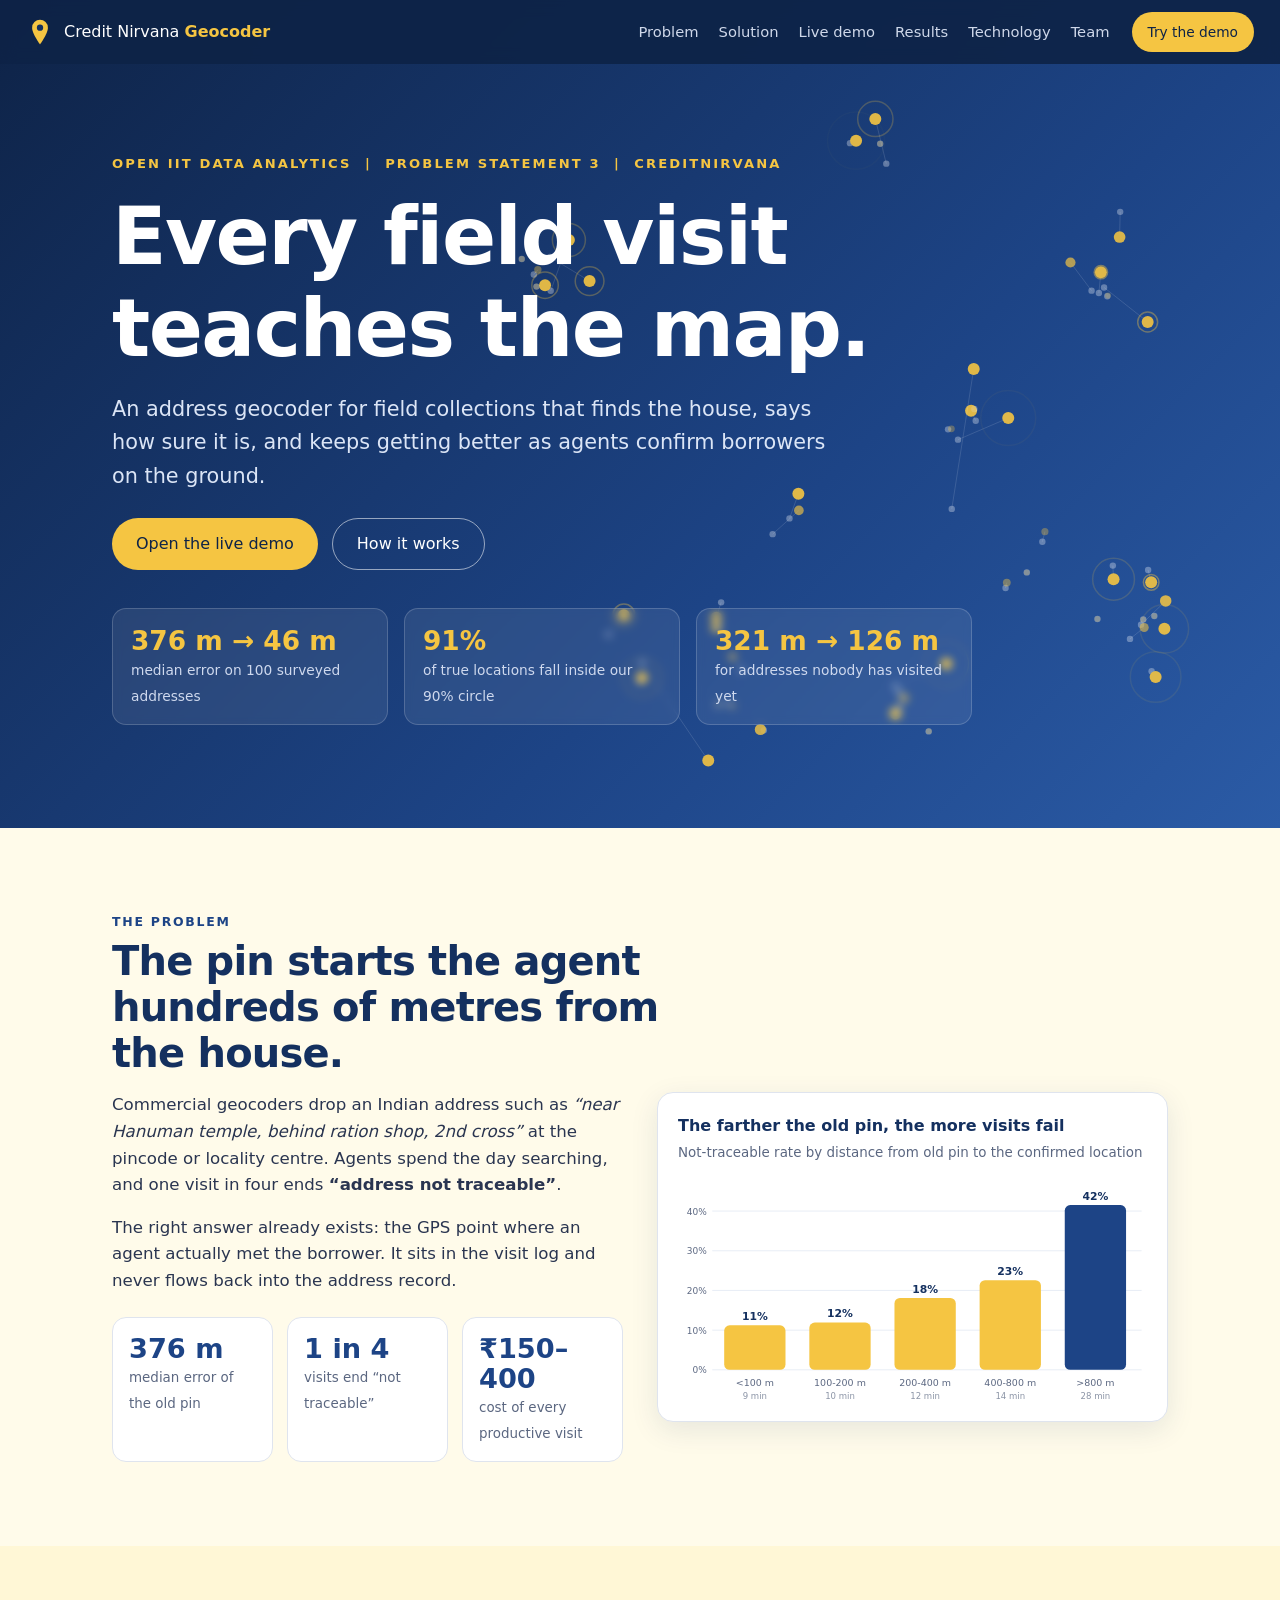
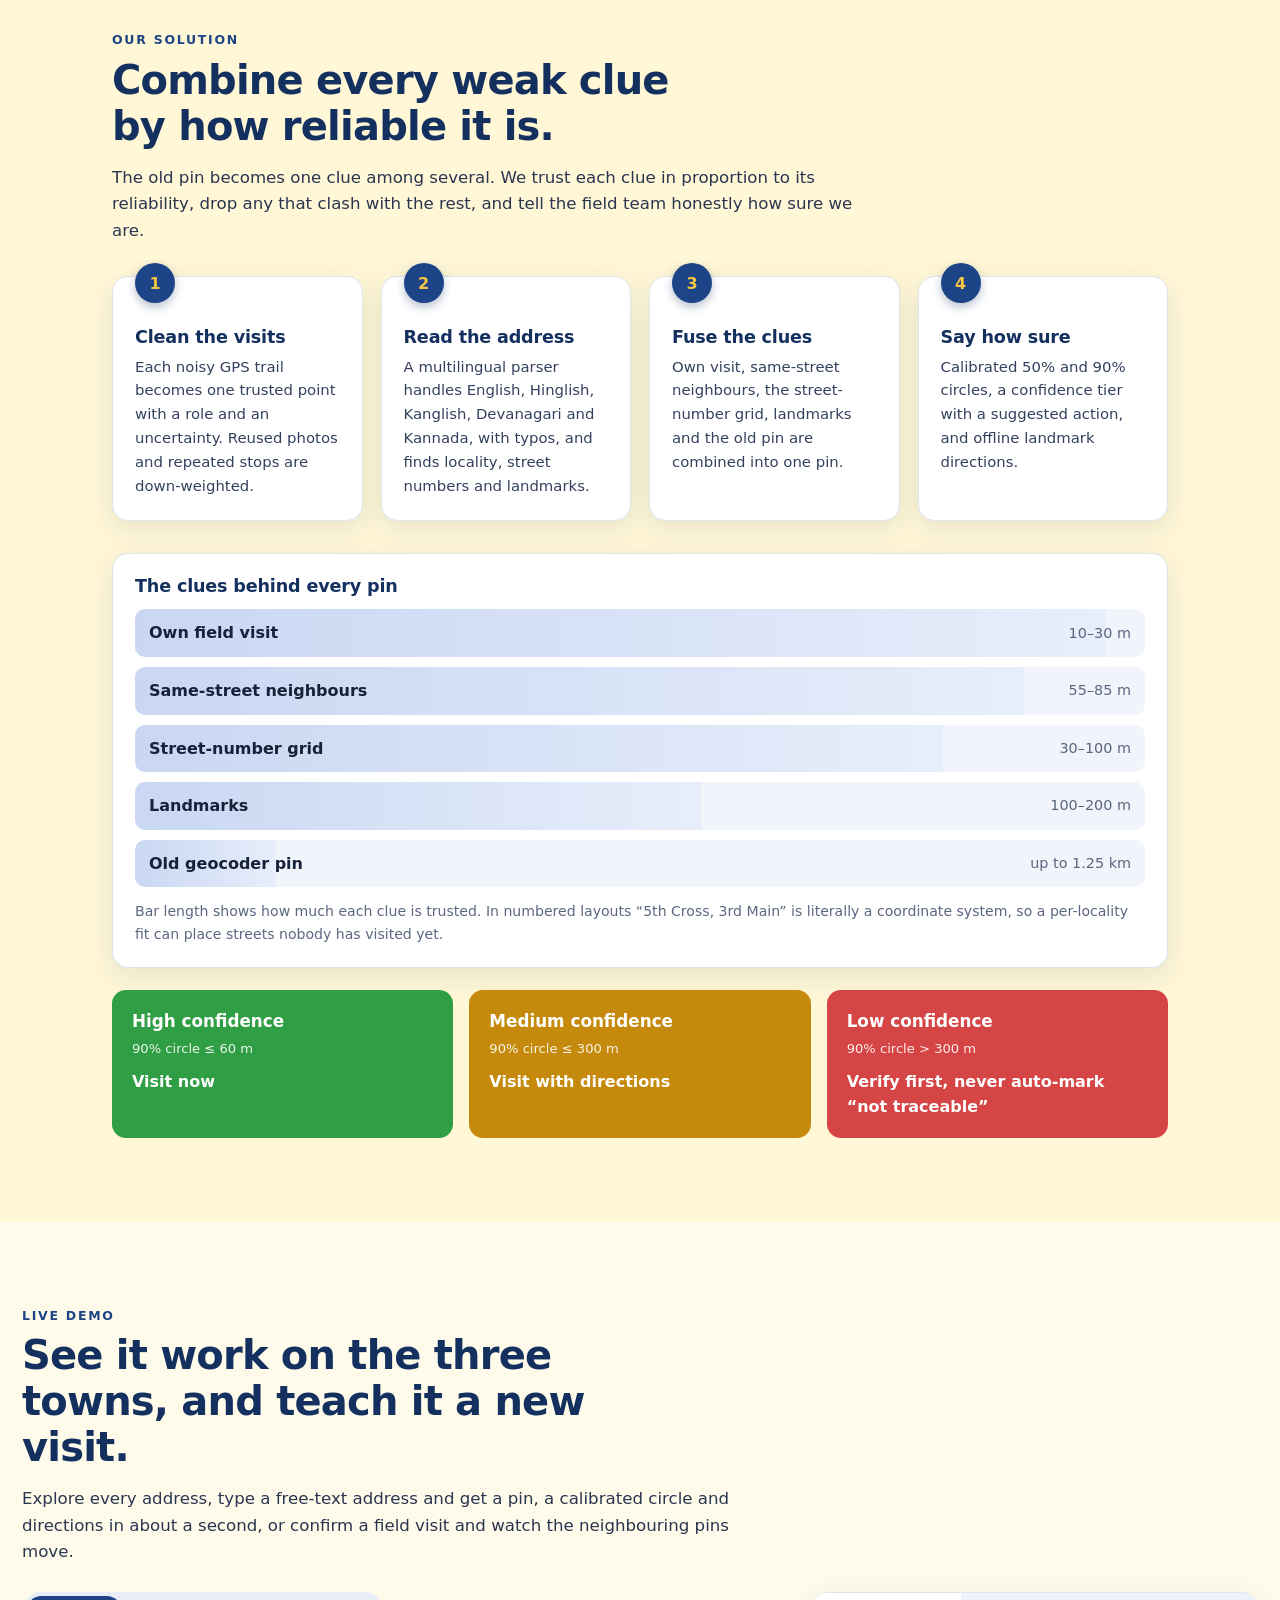
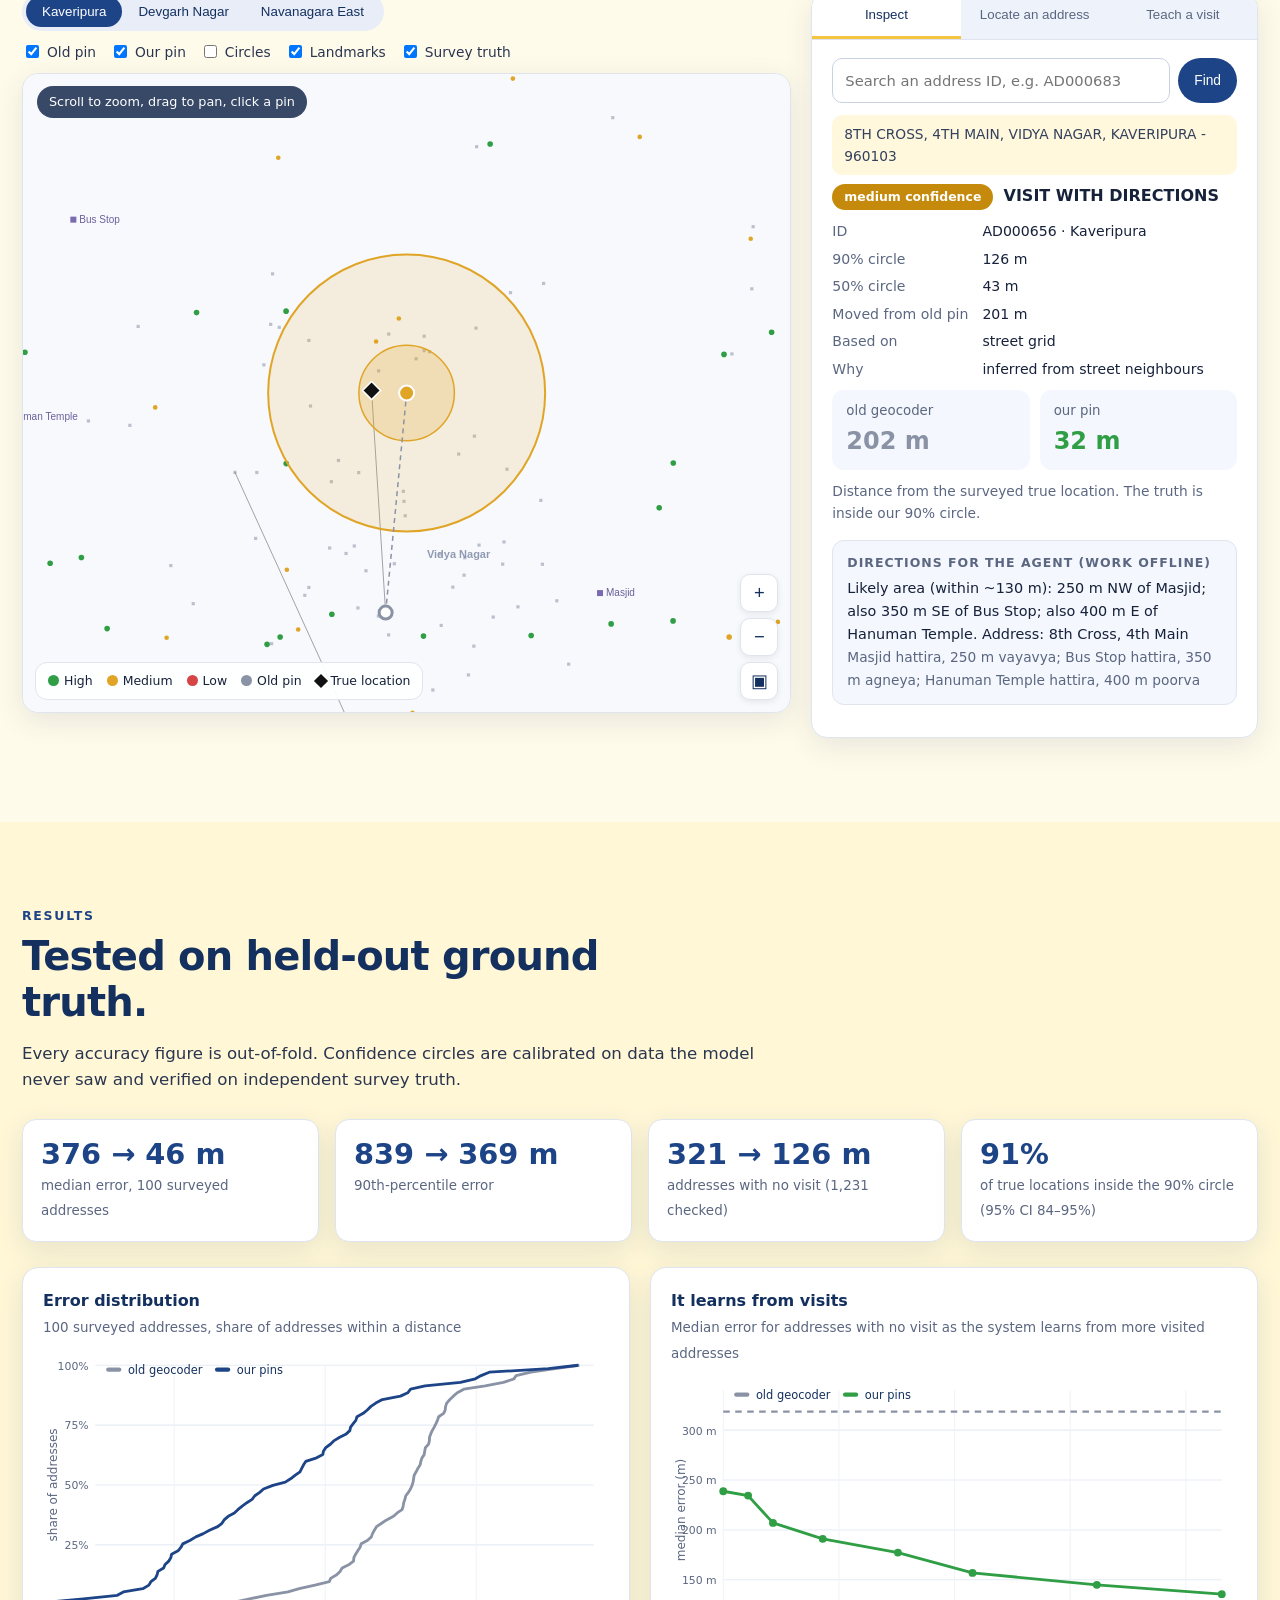
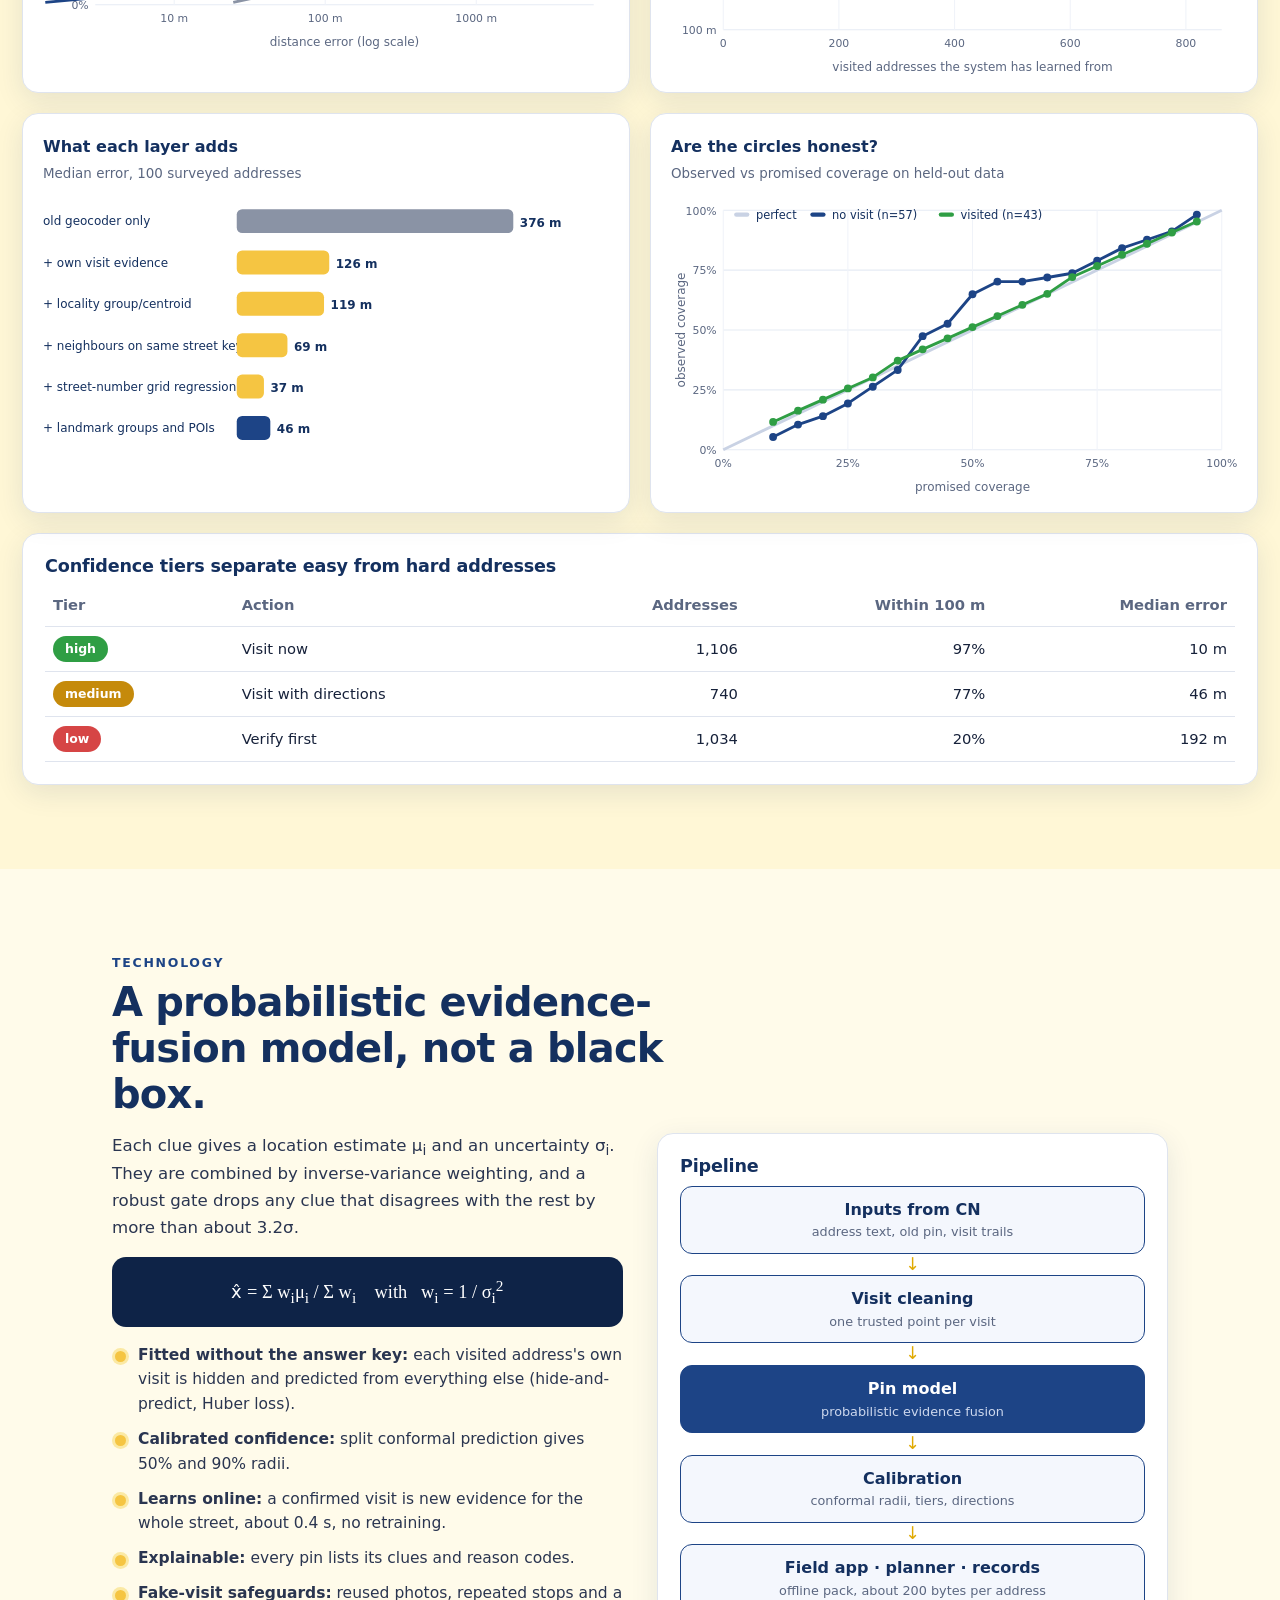
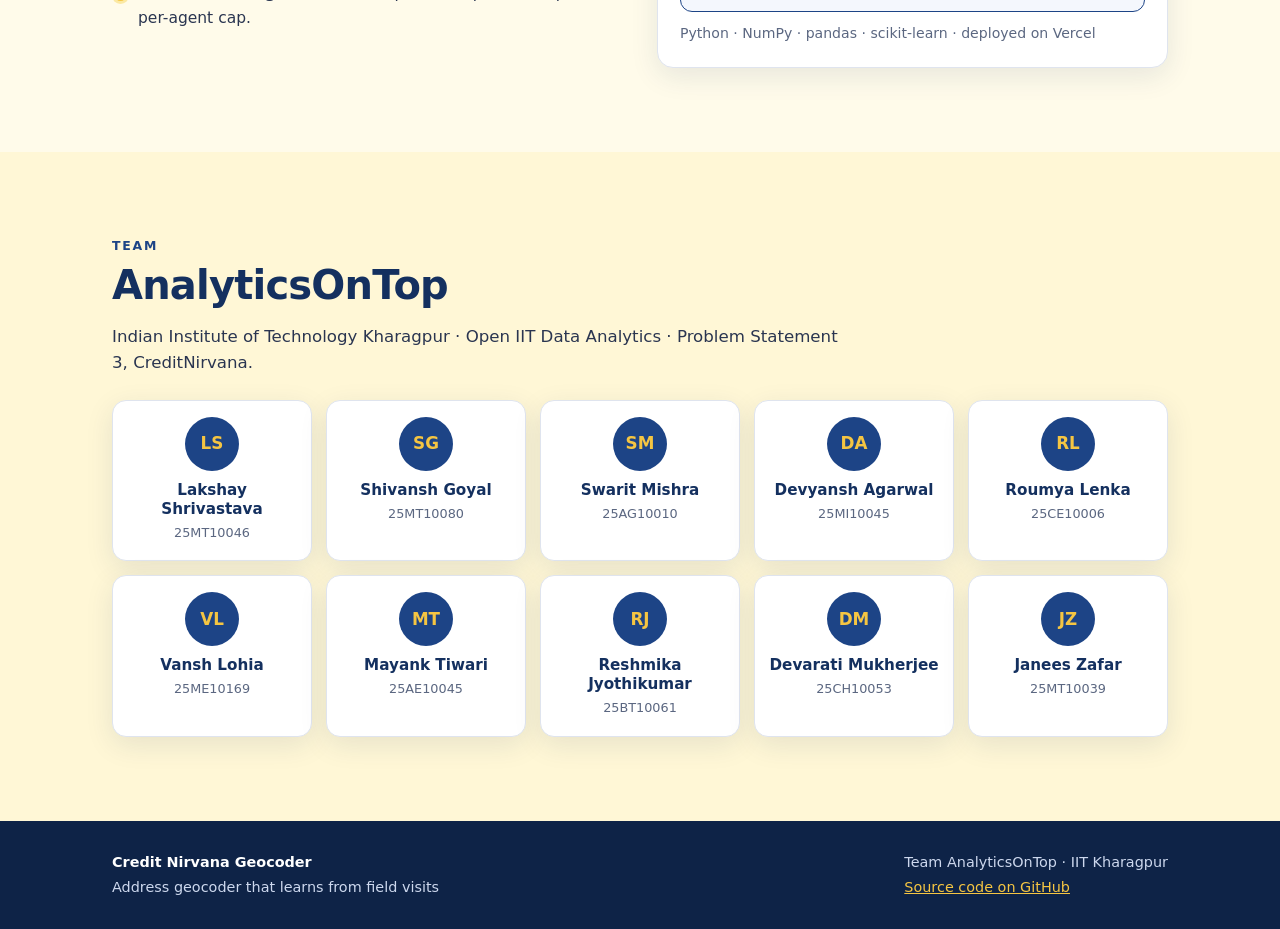
==== web/public/index.html @ 035fd990 "Add live web demo: Vercel-ready front end, serverless API (locate, what-if visit), tests and deploy " ====
<!doctype html>
<html lang="en">
<head>
<meta charset="utf-8">
<meta name="viewport" content="width=device-width,initial-scale=1">
<title>Credit Nirvana Geocoder | Team AnalyticsOnTop</title>
<meta name="description" content="An address geocoder that learns from field visits: calibrated pins, confidence radii and offline directions for field collections.">
<link rel="icon" href="data:image/svg+xml,%3Csvg xmlns='http://www.w3.org/2000/svg' viewBox='0 0 32 32'%3E%3Cpath d='M16 2a9 9 0 0 0-9 9c0 7 9 19 9 19s9-12 9-19a9 9 0 0 0-9-9z' fill='%231d4486'/%3E%3Ccircle cx='16' cy='11' r='3.6' fill='%23f5c542'/%3E%3C/svg%3E">
<link rel="stylesheet" href="styles.css">
</head>
<body>

<header class="nav" id="top">
  <a class="brand" href="#top" aria-label="Credit Nirvana Geocoder">
    <svg viewBox="0 0 32 32" width="28" height="28" aria-hidden="true"><path d="M16 2a9 9 0 0 0-9 9c0 7 9 19 9 19s9-12 9-19a9 9 0 0 0-9-9z" fill="#f5c542"/><circle cx="16" cy="11" r="3.6" fill="#14305f"/></svg>
    <span>Credit Nirvana <b>Geocoder</b></span>
  </a>
  <nav class="links" aria-label="Sections">
    <a href="#problem">Problem</a><a href="#solution">Solution</a><a href="#demo">Live demo</a><a href="#results">Results</a><a href="#tech">Technology</a><a href="#team">Team</a>
  </nav>
  <a class="btn gold small" href="#demo">Try the demo</a>
</header>

<main>
<!-- ============================================================ HERO -->
<section class="hero">
  <canvas id="heroCanvas" aria-hidden="true"></canvas>
  <div class="hero-inner">
    <p class="eyebrow">Open IIT Data Analytics &nbsp;|&nbsp; Problem Statement 3 &nbsp;|&nbsp; CreditNirvana</p>
    <h1>Every field visit<br>teaches the map.</h1>
    <p class="lead">An address geocoder for field collections that finds the house, says how sure it is, and keeps getting better as agents confirm borrowers on the ground.</p>
    <div class="cta">
      <a class="btn gold" href="#demo">Open the live demo</a>
      <a class="btn ghost" href="#solution">How it works</a>
    </div>
    <ul class="kpis" id="heroKpis">
      <li><b>376 m &rarr; 46 m</b><span>median error on 100 surveyed addresses</span></li>
      <li><b>91%</b><span>of true locations fall inside our 90% circle</span></li>
      <li><b>321 m &rarr; 126 m</b><span>for addresses nobody has visited yet</span></li>
    </ul>
  </div>
</section>

<!-- ============================================================ PROBLEM -->
<section id="problem" class="section">
  <div class="wrap">
    <p class="kicker">The problem</p>
    <h2>The pin starts the agent hundreds of metres from the house.</h2>
    <div class="two">
      <div>
        <p class="body">Commercial geocoders drop an Indian address such as <em>&ldquo;near Hanuman temple, behind ration shop, 2nd cross&rdquo;</em> at the pincode or locality centre. Agents spend the day searching, and one visit in four ends <b>&ldquo;address not traceable&rdquo;</b>.</p>
        <p class="body">The right answer already exists: the GPS point where an agent actually met the borrower. It sits in the visit log and never flows back into the address record.</p>
        <div class="stat-row">
          <div class="stat"><b>376 m</b><span>median error of the old pin</span></div>
          <div class="stat"><b>1 in 4</b><span>visits end &ldquo;not traceable&rdquo;</span></div>
          <div class="stat"><b>&#8377;150&ndash;400</b><span>cost of every productive visit</span></div>
        </div>
      </div>
      <figure class="card chart-card">
        <figcaption><b>The farther the old pin, the more visits fail</b><span>Not-traceable rate by distance from old pin to the confirmed location</span></figcaption>
        <div id="chartImpact" class="chart"></div>
      </figure>
    </div>
  </div>
</section>

<!-- ============================================================ SOLUTION -->
<section id="solution" class="section tint">
  <div class="wrap">
    <p class="kicker">Our solution</p>
    <h2>Combine every weak clue by how reliable it is.</h2>
    <p class="body narrow">The old pin becomes one clue among several. We trust each clue in proportion to its reliability, drop any that clash with the rest, and tell the field team honestly how sure we are.</p>

    <div class="steps">
      <article class="card step"><span class="num">1</span><h3>Clean the visits</h3><p>Each noisy GPS trail becomes one trusted point with a role and an uncertainty. Reused photos and repeated stops are down-weighted.</p></article>
      <article class="card step"><span class="num">2</span><h3>Read the address</h3><p>A multilingual parser handles English, Hinglish, Kanglish, Devanagari and Kannada, with typos, and finds locality, street numbers and landmarks.</p></article>
      <article class="card step"><span class="num">3</span><h3>Fuse the clues</h3><p>Own visit, same-street neighbours, the street-number grid, landmarks and the old pin are combined into one pin.</p></article>
      <article class="card step"><span class="num">4</span><h3>Say how sure</h3><p>Calibrated 50% and 90% circles, a confidence tier with a suggested action, and offline landmark directions.</p></article>
    </div>

    <div class="clues card">
      <h3>The clues behind every pin</h3>
      <div class="clue-grid">
        <div class="clue"><i style="--w:96%"></i><b>Own field visit</b><span>10&ndash;30 m</span></div>
        <div class="clue"><i style="--w:88%"></i><b>Same-street neighbours</b><span>55&ndash;85 m</span></div>
        <div class="clue"><i style="--w:80%"></i><b>Street-number grid</b><span>30&ndash;100 m</span></div>
        <div class="clue"><i style="--w:56%"></i><b>Landmarks</b><span>100&ndash;200 m</span></div>
        <div class="clue"><i style="--w:14%"></i><b>Old geocoder pin</b><span>up to 1.25 km</span></div>
      </div>
      <p class="note">Bar length shows how much each clue is trusted. In numbered layouts &ldquo;5th Cross, 3rd Main&rdquo; is literally a coordinate system, so a per-locality fit can place streets nobody has visited yet.</p>
    </div>

    <div class="tiers">
      <div class="tier t-h"><b>High confidence</b><span>90% circle &le; 60 m</span><p>Visit now</p></div>
      <div class="tier t-m"><b>Medium confidence</b><span>90% circle &le; 300 m</span><p>Visit with directions</p></div>
      <div class="tier t-l"><b>Low confidence</b><span>90% circle &gt; 300 m</span><p>Verify first, never auto-mark &ldquo;not traceable&rdquo;</p></div>
    </div>
  </div>
</section>

<!-- ============================================================ LIVE DEMO -->
<section id="demo" class="section">
  <div class="wrap wide">
    <p class="kicker">Live demo</p>
    <h2>See it work on the three towns, and teach it a new visit.</h2>
    <p class="body narrow">Explore every address, type a free-text address and get a pin, a calibrated circle and directions in about a second, or confirm a field visit and watch the neighbouring pins move.</p>

    <div class="demo">
      <div class="map-col">
        <div class="map-bar">
          <div class="seg" id="townTabs" role="tablist" aria-label="Town"></div>
          <div class="toggles">
            <label><input type="checkbox" id="lOld" checked> Old pin</label>
            <label><input type="checkbox" id="lNew" checked> Our pin</label>
            <label><input type="checkbox" id="lCirc"> Circles</label>
            <label><input type="checkbox" id="lLm" checked> Landmarks</label>
            <label><input type="checkbox" id="lTruth" checked> Survey truth</label>
          </div>
        </div>
        <div class="map-wrap">
          <canvas id="map" tabindex="0" aria-label="Interactive map of addresses"></canvas>
          <div class="map-hint" id="mapHint">Scroll to zoom, drag to pan, click a pin</div>
          <div class="legend">
            <span><i class="d g"></i>High</span><span><i class="d a"></i>Medium</span><span><i class="d r"></i>Low</span>
            <span><i class="d o"></i>Old pin</span><span><i class="dm"></i>True location</span>
          </div>
          <div class="mapbtns"><button id="zoomIn" aria-label="Zoom in">+</button><button id="zoomOut" aria-label="Zoom out">&minus;</button><button id="zoomFit" aria-label="Fit to town" title="Fit to town">&#9635;</button></div>
        </div>
      </div>

      <aside class="panel card">
        <div class="tabs" role="tablist">
          <button class="tab on" data-tab="inspect" role="tab">Inspect</button>
          <button class="tab" data-tab="locate" role="tab">Locate an address</button>
          <button class="tab" data-tab="teach" role="tab">Teach a visit</button>
        </div>

        <div class="tabpane on" id="pane-inspect">
          <div class="search"><input id="searchId" type="search" placeholder="Search an address ID, e.g. AD000683" aria-label="Search address ID"><button class="btn small" id="searchGo">Find</button></div>
          <div id="inspectBody"></div>
        </div>

        <div class="tabpane" id="pane-locate">
          <p class="muted">Type any address in the supplied towns. The commercial geocoder would drop it at the locality centre; we do better.</p>
          <label class="field">Town
            <select id="locTown"></select>
          </label>
          <label class="field">Address
            <textarea id="locText" rows="3" maxlength="300" placeholder="e.g. 159/2, 3rd Cross, 8th Main, opposite PDS Shop, Vidya Nagar, Kaveripura - 960104"></textarea>
          </label>
          <div class="chips" id="locExamples"></div>
          <button class="btn gold block" id="locGo">Locate</button>
          <div id="locBody" aria-live="polite"></div>
        </div>

        <div class="tabpane" id="pane-teach">
          <p class="muted">Confirm the borrower at a spot and see every unvisited neighbour on the same street re-estimate, with no retraining.</p>
          <div class="chips" id="teachScenarios"></div>
          <p class="muted small" id="teachPick">Or select an address in <b>Inspect</b>, then click the map to place the visit.</p>
          <button class="btn gold block" id="teachGo" disabled>Log this visit</button>
          <div id="teachBody" aria-live="polite"></div>
        </div>
      </aside>
    </div>
  </div>
</section>

<!-- ============================================================ RESULTS -->
<section id="results" class="section tint">
  <div class="wrap wide">
    <p class="kicker">Results</p>
    <h2>Tested on held-out ground truth.</h2>
    <p class="body narrow">Every accuracy figure is out-of-fold. Confidence circles are calibrated on data the model never saw and verified on independent survey truth.</p>
    <div class="metric-row" id="metricRow"></div>
    <div class="grid2">
      <figure class="card chart-card"><figcaption><b>Error distribution</b><span>100 surveyed addresses, share of addresses within a distance</span></figcaption><div id="chartCdf" class="chart"></div></figure>
      <figure class="card chart-card"><figcaption><b>It learns from visits</b><span>Median error for addresses with no visit as the system learns from more visited addresses</span></figcaption><div id="chartLearn" class="chart"></div></figure>
      <figure class="card chart-card"><figcaption><b>What each layer adds</b><span>Median error, 100 surveyed addresses</span></figcaption><div id="chartAblation" class="chart"></div></figure>
      <figure class="card chart-card"><figcaption><b>Are the circles honest?</b><span>Observed vs promised coverage on held-out data</span></figcaption><div id="chartRel" class="chart"></div></figure>
    </div>
    <div class="card tier-card"><h3>Confidence tiers separate easy from hard addresses</h3><div id="tierTable"></div></div>
  </div>
</section>

<!-- ============================================================ TECHNOLOGY -->
<section id="tech" class="section">
  <div class="wrap">
    <p class="kicker">Technology</p>
    <h2>A probabilistic evidence-fusion model, not a black box.</h2>
    <div class="two">
      <div>
        <p class="body">Each clue gives a location estimate &mu;<sub>i</sub> and an uncertainty &sigma;<sub>i</sub>. They are combined by inverse-variance weighting, and a robust gate drops any clue that disagrees with the rest by more than about 3.2&sigma;.</p>
        <div class="formula" aria-label="Fusion formula">x&#770; = &Sigma; w<sub>i</sub>&mu;<sub>i</sub> / &Sigma; w<sub>i</sub> &nbsp;&nbsp; with &nbsp; w<sub>i</sub> = 1 / &sigma;<sub>i</sub><sup>2</sup></div>
        <ul class="ticks">
          <li><b>Fitted without the answer key:</b> each visited address's own visit is hidden and predicted from everything else (hide-and-predict, Huber loss).</li>
          <li><b>Calibrated confidence:</b> split conformal prediction gives 50% and 90% radii.</li>
          <li><b>Learns online:</b> a confirmed visit is new evidence for the whole street, about 0.4 s, no retraining.</li>
          <li><b>Explainable:</b> every pin lists its clues and reason codes.</li>
          <li><b>Fake-visit safeguards:</b> reused photos, repeated stops and a per-agent cap.</li>
        </ul>
      </div>
      <div class="card pipe">
        <h3>Pipeline</h3>
        <div class="pipeline">
          <div class="pn">Inputs from CN<small>address text, old pin, visit trails</small></div><div class="pa">&darr;</div>
          <div class="pn">Visit cleaning<small>one trusted point per visit</small></div><div class="pa">&darr;</div>
          <div class="pn hl">Pin model<small>probabilistic evidence fusion</small></div><div class="pa">&darr;</div>
          <div class="pn">Calibration<small>conformal radii, tiers, directions</small></div><div class="pa">&darr;</div>
          <div class="pn">Field app &middot; planner &middot; records<small>offline pack, about 200 bytes per address</small></div>
        </div>
        <p class="note">Python &middot; NumPy &middot; pandas &middot; scikit-learn &middot; deployed on Vercel</p>
      </div>
    </div>
  </div>
</section>

<!-- ============================================================ TEAM -->
<section id="team" class="section tint">
  <div class="wrap">
    <p class="kicker">Team</p>
    <h2>AnalyticsOnTop</h2>
    <p class="body narrow">Indian Institute of Technology Kharagpur &middot; Open IIT Data Analytics &middot; Problem Statement 3, CreditNirvana.</p>
    <div class="team" id="teamGrid"></div>
  </div>
</section>
</main>

<footer class="foot">
  <div class="wrap foot-in">
    <div><b>Credit Nirvana Geocoder</b><span>Address geocoder that learns from field visits</span></div>
    <div><span>Team AnalyticsOnTop &middot; IIT Kharagpur</span><a href="https://github.com/Lakshay525/Open-IIT-Data-Analytics" rel="noopener">Source code on GitHub</a></div>
  </div>
</footer>

<script src="app.js" defer></script>
</body>
</html>
---- web/public/styles.css ----
:root{
  --navy:#1d4486;--navy-d:#14305f;--navy-dd:#0e2347;--gold:#f5c542;--gold-d:#e0a900;--cream:#fffbea;--cream-2:#fdf3cf;
  --ink:#16213a;--mute:#5b6781;--line:#dfe4ee;--card:#ffffff;--green:#2f9e44;--amber:#e0a526;--red:#d64545;--orange:#f08c3c;--grey:#8a93a5;
  --radius:16px;--shadow:0 8px 28px rgba(20,48,95,.10);
}
*{box-sizing:border-box}
html{scroll-behavior:smooth;scroll-padding-top:72px}
body{margin:0;font:16px/1.6 "Inter","Segoe UI",system-ui,-apple-system,Roboto,Arial,sans-serif;color:var(--ink);background:var(--cream);-webkit-font-smoothing:antialiased}
h1,h2,h3{line-height:1.15;margin:0;color:var(--navy-d);letter-spacing:-.02em}
h2{font-size:clamp(1.7rem,3.4vw,2.5rem);margin:.25rem 0 1rem;max-width:22ch}
h3{font-size:1.1rem;margin-bottom:.5rem;letter-spacing:-.01em}
p{margin:0 0 1rem}
a{color:var(--navy)}
.muted{color:var(--mute)}.small{font-size:.86rem}
.wrap{max-width:1100px;margin:0 auto;padding:0 22px}.wrap.wide{max-width:1280px}
.section{padding:84px 0}.tint{background:#fff7d6}
.kicker{font-weight:700;text-transform:uppercase;letter-spacing:.14em;font-size:.78rem;color:var(--navy);margin-bottom:.4rem}
.body{color:#2a3550;font-size:1.04rem}.body.narrow{max-width:70ch}
.two{display:grid;grid-template-columns:1fr 1fr;gap:34px;align-items:start}
.grid2{display:grid;grid-template-columns:1fr 1fr;gap:20px}
.card{background:var(--card);border:1px solid var(--line);border-radius:var(--radius);box-shadow:var(--shadow);padding:22px}

/* nav */
.nav{position:fixed;inset:0 0 auto 0;z-index:50;display:flex;align-items:center;gap:22px;padding:12px 26px;background:rgba(14,35,71,.92);backdrop-filter:blur(8px);color:#fff}
.brand{display:flex;align-items:center;gap:10px;color:#fff;text-decoration:none;font-weight:500}
.brand b{color:var(--gold)}
.links{display:flex;gap:20px;margin-left:auto}
.links a{color:#cfd8ea;text-decoration:none;font-size:.92rem}.links a:hover{color:#fff}
.btn{display:inline-flex;align-items:center;justify-content:center;gap:8px;border:0;border-radius:999px;padding:12px 24px;font:600 .95rem/1 inherit;cursor:pointer;text-decoration:none;background:var(--navy);color:#fff;transition:.15s transform,.15s box-shadow,.15s background}
.btn:hover{transform:translateY(-1px);box-shadow:0 6px 18px rgba(20,48,95,.25)}
.btn.gold{background:var(--gold);color:var(--navy-dd)}.btn.gold:hover{background:#ffd45c}
.btn.ghost{background:transparent;color:#fff;border:1.5px solid rgba(255,255,255,.55)}
.btn.small{padding:9px 16px;font-size:.86rem}.btn.block{width:100%}
.btn:disabled{opacity:.45;cursor:not-allowed;transform:none;box-shadow:none}

/* hero */
.hero{position:relative;min-height:92vh;display:flex;align-items:center;background:linear-gradient(135deg,var(--navy-dd),var(--navy) 62%,#2b5ba6);color:#fff;overflow:hidden;padding-top:70px}
#heroCanvas{position:absolute;inset:0;width:100%;height:100%;opacity:.9}
.hero-inner{position:relative;max-width:1100px;margin:0 auto;padding:40px 22px 60px;width:100%}
.eyebrow{font-size:.82rem;letter-spacing:.16em;text-transform:uppercase;color:var(--gold);font-weight:700;margin-bottom:1.1rem}
.hero h1{color:#fff;font-size:clamp(2.6rem,7vw,5rem);margin-bottom:1.1rem}
.lead{font-size:clamp(1.05rem,1.8vw,1.3rem);max-width:56ch;color:#dbe5f6}
.cta{display:flex;gap:14px;flex-wrap:wrap;margin:1.6rem 0 2.4rem}
.kpis{display:grid;grid-template-columns:repeat(3,minmax(0,1fr));gap:16px;list-style:none;padding:0;margin:0;max-width:860px}
.kpis li{background:rgba(255,255,255,.08);border:1px solid rgba(255,255,255,.18);border-radius:14px;padding:16px 18px;backdrop-filter:blur(4px)}
.kpis b{display:block;font-size:1.65rem;color:var(--gold);line-height:1.2}
.kpis span{font-size:.86rem;color:#cfd9ee}

/* problem */
.stat-row{display:grid;grid-template-columns:repeat(3,1fr);gap:14px;margin-top:1.4rem}
.stat{background:#fff;border:1px solid var(--line);border-radius:14px;padding:16px}
.stat b{display:block;font-size:1.7rem;color:var(--navy);line-height:1.1}.stat span{font-size:.84rem;color:var(--mute)}
.chart-card{padding:20px 20px 12px;margin:0}
.chart-card figcaption b{display:block;color:var(--navy-d)}.chart-card figcaption span{font-size:.84rem;color:var(--mute)}
.chart{margin-top:10px}.chart svg{width:100%;height:auto;display:block}

/* solution */
.steps{display:grid;grid-template-columns:repeat(4,1fr);gap:18px;margin:2rem 0}
.step{position:relative;padding-top:50px}.step p{font-size:.93rem;color:#33405e;margin:0}
.num{position:absolute;top:-14px;left:22px;width:40px;height:40px;border-radius:50%;background:var(--navy);color:var(--gold);display:grid;place-items:center;font-weight:800;box-shadow:0 4px 10px rgba(20,48,95,.3)}
.clues{margin-bottom:22px}
.clue-grid{display:grid;gap:10px;margin:.8rem 0}
.clue{position:relative;display:flex;justify-content:space-between;align-items:center;padding:11px 14px;border-radius:10px;background:#f1f4fa;overflow:hidden}
.clue i{position:absolute;inset:0 auto 0 0;width:var(--w);background:linear-gradient(90deg,#c9d7f2,#e7eefb)}
.clue b,.clue span{position:relative}.clue span{color:var(--mute);font-size:.9rem}
.note{font-size:.88rem;color:var(--mute);margin:.4rem 0 0}
.tiers{display:grid;grid-template-columns:repeat(3,1fr);gap:16px}
.tier{border-radius:14px;padding:18px 20px;color:#fff}
.tier b{display:block;font-size:1.05rem}.tier span{font-size:.82rem;opacity:.9}.tier p{margin:.5rem 0 0;font-weight:600}
.t-h{background:var(--green)}.t-m{background:#c58a0b}.t-l{background:var(--red)}

/* demo */
.demo{display:grid;grid-template-columns:minmax(0,1.55fr) minmax(340px,.9fr);gap:20px;margin-top:1.6rem;align-items:start}
.map-bar{display:flex;flex-wrap:wrap;gap:10px 18px;align-items:center;justify-content:space-between;margin-bottom:10px}
.seg{display:inline-flex;background:#e8edf8;border-radius:999px;padding:4px}
.seg button{border:0;background:transparent;padding:8px 16px;border-radius:999px;font:600 .88rem inherit;color:var(--navy-d);cursor:pointer}
.seg button.on{background:var(--navy);color:#fff}
.toggles{display:flex;flex-wrap:wrap;gap:6px 14px;font-size:.86rem;color:#2a3550}.toggles label{display:flex;align-items:center;gap:5px;cursor:pointer}
.map-wrap{position:relative;border-radius:var(--radius);overflow:hidden;border:1px solid var(--line);box-shadow:var(--shadow);background:#fbfcff;height:640px}
#map{display:block;width:100%;height:100%;cursor:grab;outline:none}
.map-hint{position:absolute;left:14px;top:12px;background:rgba(14,35,71,.82);color:#fff;font-size:.8rem;padding:6px 12px;border-radius:999px;pointer-events:none}
.legend{position:absolute;left:12px;bottom:12px;display:flex;flex-wrap:wrap;gap:6px 14px;background:rgba(255,255,255,.94);border:1px solid var(--line);border-radius:12px;padding:8px 12px;font-size:.78rem}
.legend span{display:flex;align-items:center;gap:5px}
.d{display:inline-block;width:11px;height:11px;border-radius:50%}.d.g{background:var(--green)}.d.a{background:var(--amber)}.d.r{background:var(--red)}.d.o{background:var(--grey)}
.dm{display:inline-block;width:10px;height:10px;background:#111;transform:rotate(45deg)}
.mapbtns{position:absolute;right:12px;bottom:12px;display:flex;flex-direction:column;gap:6px}
.mapbtns button{width:38px;height:38px;border-radius:10px;border:1px solid var(--line);background:#fff;font-size:1.15rem;cursor:pointer;color:var(--navy-d);box-shadow:0 2px 6px rgba(0,0,0,.08)}
.mapbtns button:hover{background:#eef3fc}
.panel{padding:0;overflow:hidden;position:sticky;top:76px;max-height:calc(100vh - 92px);display:flex;flex-direction:column}
.tabs{display:flex;background:#eef2fa;border-bottom:1px solid var(--line)}
.tab{flex:1;border:0;background:transparent;padding:14px 8px;font:700 .86rem inherit;color:var(--mute);cursor:pointer;border-bottom:3px solid transparent}
.tab.on{color:var(--navy-d);background:#fff;border-bottom-color:var(--gold)}
.tabpane{display:none;padding:18px 20px 22px;overflow:auto}.tabpane.on{display:block}
.search{display:flex;gap:8px;margin-bottom:12px}
input[type=search],select,textarea{width:100%;font:inherit;font-size:.92rem;padding:10px 12px;border:1px solid #c9d2e4;border-radius:10px;background:#fff;color:var(--ink)}
textarea{resize:vertical}
input:focus,select:focus,textarea:focus{outline:2px solid var(--gold);border-color:var(--navy)}
.field{display:block;font-weight:600;font-size:.85rem;margin-bottom:10px;color:var(--navy-d)}.field select,.field textarea{margin-top:5px;font-weight:400}
.chips{display:flex;flex-wrap:wrap;gap:6px;margin:6px 0 12px}
.chip{border:1px solid #c9d2e4;background:#fff;border-radius:12px;padding:7px 12px;font:600 .78rem inherit;color:var(--navy-d);cursor:pointer;text-align:left;max-width:100%;overflow:hidden;text-overflow:ellipsis;white-space:nowrap}
.chip:hover{background:var(--cream-2);border-color:var(--gold-d)}.chip small{display:block;font-weight:400;color:var(--mute);font-size:.72rem}
.pill{display:inline-block;padding:3px 12px;border-radius:999px;color:#fff;font-size:.78rem;font-weight:700}
.pill.high{background:var(--green)}.pill.medium{background:#c58a0b}.pill.low{background:var(--red)}
.kv{display:grid;grid-template-columns:auto 1fr;gap:5px 14px;font-size:.88rem;margin:10px 0}.kv span:nth-child(odd){color:var(--mute)}
.box{background:#f4f7fd;border:1px solid var(--line);border-radius:12px;padding:12px 14px;margin:10px 0;font-size:.9rem}
.box h4{margin:0 0 4px;font-size:.78rem;text-transform:uppercase;letter-spacing:.08em;color:var(--mute)}
.compare{display:grid;grid-template-columns:1fr 1fr;gap:10px;margin:10px 0}
.compare div{border-radius:12px;padding:10px 14px;background:#f4f7fd}.compare small{display:block;color:var(--mute)}.compare b{font-size:1.5rem}
.compare .old b{color:var(--grey)}.compare .new b{color:var(--green)}
.addr{font-size:.86rem;color:#33405e;background:#fff8dc;border-radius:10px;padding:8px 12px;margin:8px 0;word-break:break-word}
.tbl{width:100%;border-collapse:collapse;font-size:.82rem}.tbl th,.tbl td{padding:6px 6px;text-align:right;border-bottom:1px solid var(--line)}.tbl th:first-child,.tbl td:first-child{text-align:left}
.tbl th{color:var(--mute);font-weight:600}
.err{color:var(--red);font-size:.9rem;background:#fdecec;border-radius:10px;padding:10px 12px;margin-top:10px}
.spin{display:inline-block;width:15px;height:15px;border:2.5px solid rgba(20,48,95,.25);border-top-color:var(--navy);border-radius:50%;animation:sp .7s linear infinite;vertical-align:-2px;margin-right:8px}
@keyframes sp{to{transform:rotate(360deg)}}

/* results */
.metric-row{display:grid;grid-template-columns:repeat(4,1fr);gap:16px;margin:1.6rem 0}
.metric{background:#fff;border:1px solid var(--line);border-radius:14px;padding:18px;box-shadow:var(--shadow)}
.metric b{display:block;font-size:1.8rem;color:var(--navy);line-height:1.15}.metric span{font-size:.84rem;color:var(--mute)}
.tier-card{margin-top:20px}
.tier-card .tbl td,.tier-card .tbl th{font-size:.92rem;padding:9px 8px}
.chart text{font-family:inherit}

/* technology */
.formula{background:var(--navy-dd);color:#fff;border-radius:14px;padding:18px 22px;font:500 1.15rem/1.4 "Cambria Math","Times New Roman",serif;margin:1rem 0;text-align:center}
.ticks{padding:0;list-style:none}.ticks li{position:relative;padding:0 0 10px 26px;color:#2a3550;font-size:.97rem}
.ticks li:before{content:"";position:absolute;left:3px;top:.55em;width:11px;height:11px;border-radius:50%;background:var(--gold);box-shadow:0 0 0 3px #fbe9a4}
.pipeline{display:flex;flex-direction:column;align-items:stretch;gap:2px;margin:.6rem 0}
.pn{border:1.5px solid var(--navy);border-radius:12px;padding:10px 14px;text-align:center;font-weight:700;color:var(--navy-d);background:#f4f7fd}
.pn small{display:block;font-weight:400;color:var(--mute);font-size:.8rem}
.pn.hl{background:var(--navy);color:#fff}.pn.hl small{color:#cdd8ee}
.pa{text-align:center;color:var(--gold-d);font-size:1.1rem;line-height:1}

/* team */
.team{display:grid;grid-template-columns:repeat(5,1fr);gap:14px;margin-top:1.4rem}
.member{background:#fff;border:1px solid var(--line);border-radius:14px;padding:16px 14px;text-align:center;box-shadow:var(--shadow)}
.avatar{width:54px;height:54px;border-radius:50%;margin:0 auto 10px;background:var(--navy);color:var(--gold);display:grid;place-items:center;font-weight:800;font-size:1.05rem}
.member b{display:block;color:var(--navy-d);font-size:.95rem;line-height:1.25}.member span{font-size:.8rem;color:var(--mute)}

.foot{background:var(--navy-dd);color:#cdd8ee;padding:30px 0;font-size:.9rem}
.foot-in{display:flex;justify-content:space-between;flex-wrap:wrap;gap:18px}.foot-in div{display:flex;flex-direction:column;gap:2px}.foot b{color:#fff}.foot a{color:var(--gold)}

@media (max-width:1000px){
  .two,.grid2,.demo{grid-template-columns:1fr}.steps{grid-template-columns:1fr 1fr}.metric-row{grid-template-columns:1fr 1fr}
  .team{grid-template-columns:repeat(3,1fr)}.panel{position:static;max-height:none}.links{display:none}.nav{justify-content:space-between}
  .map-wrap{height:520px}
}
@media (max-width:520px){.nav{padding:10px 14px;gap:10px}.brand span{font-size:.82rem}.btn.small{padding:8px 12px}}
@media (max-width:600px){
  .kpis,.stat-row,.tiers,.steps{grid-template-columns:1fr}.team{grid-template-columns:1fr 1fr}.metric-row{grid-template-columns:1fr}.section{padding:60px 0}
}
@media (prefers-reduced-motion:reduce){html{scroll-behavior:auto}.btn,.spin{transition:none;animation:none}}
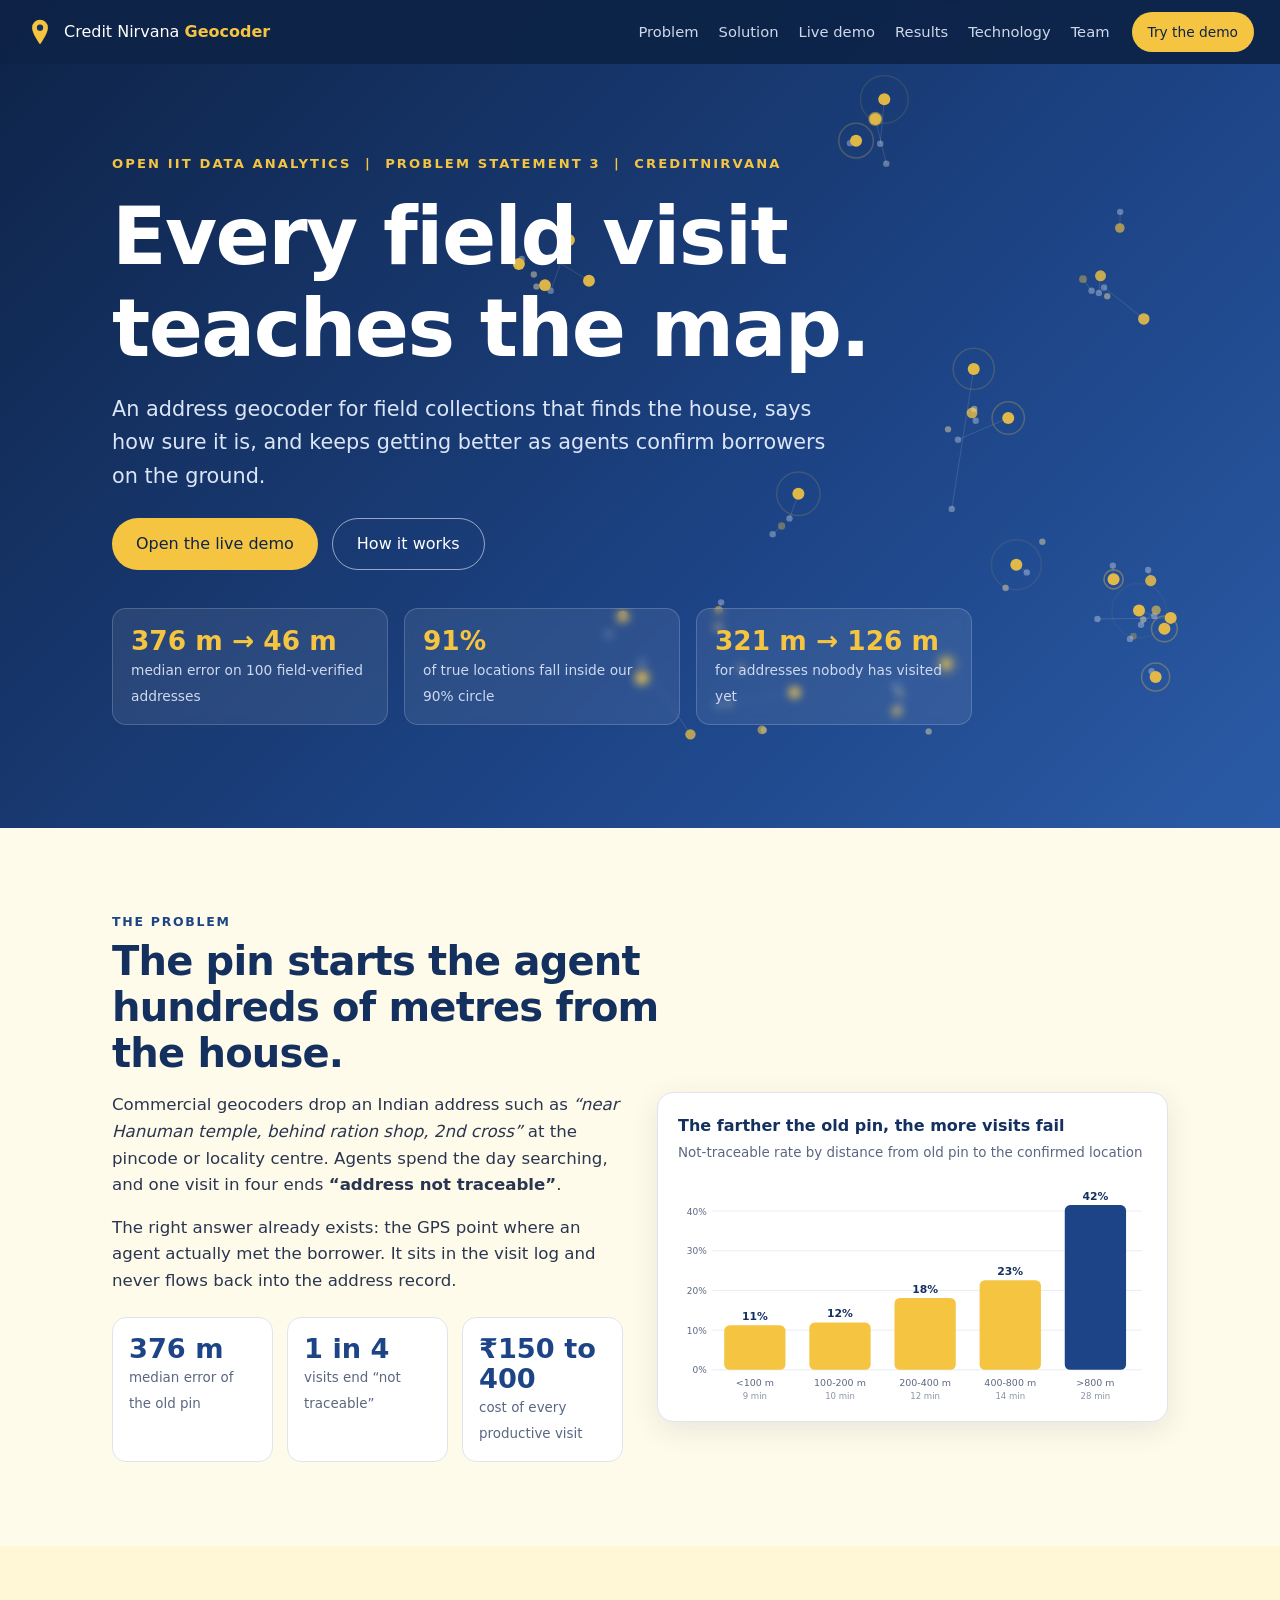
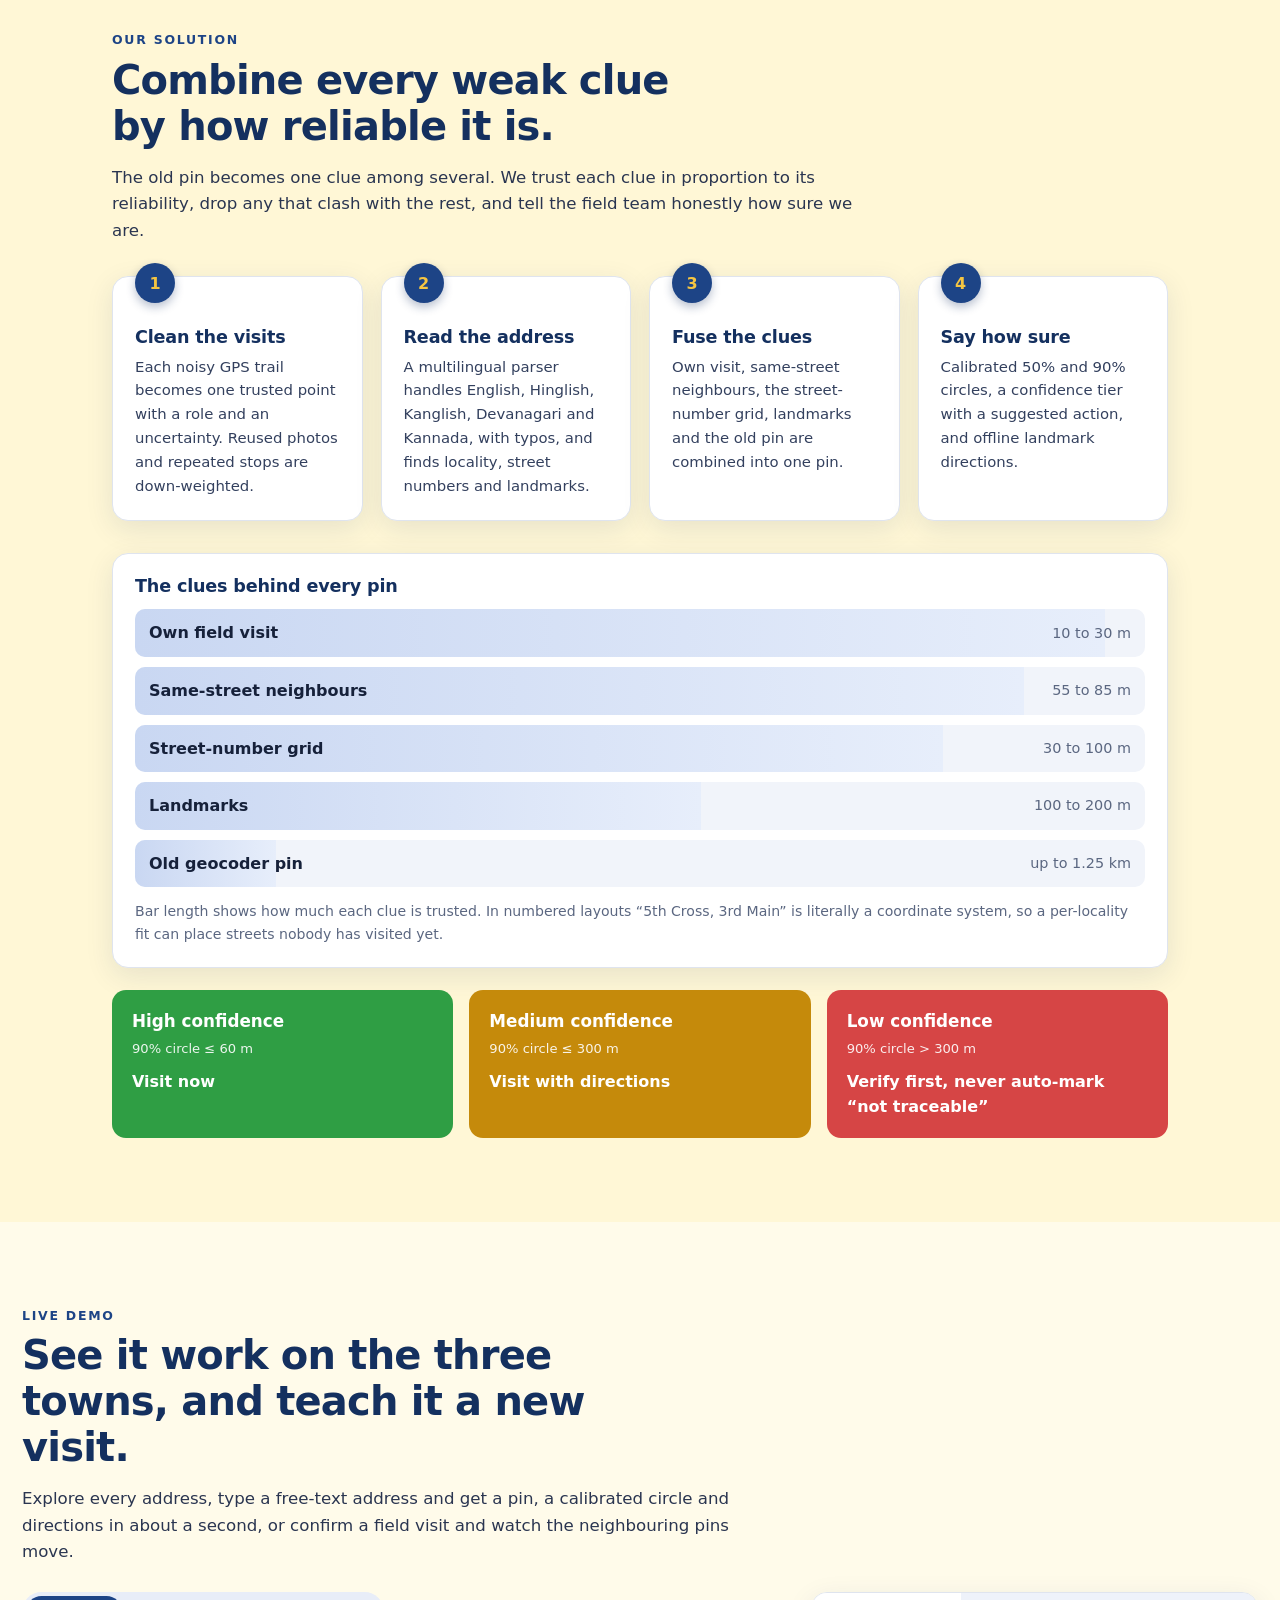
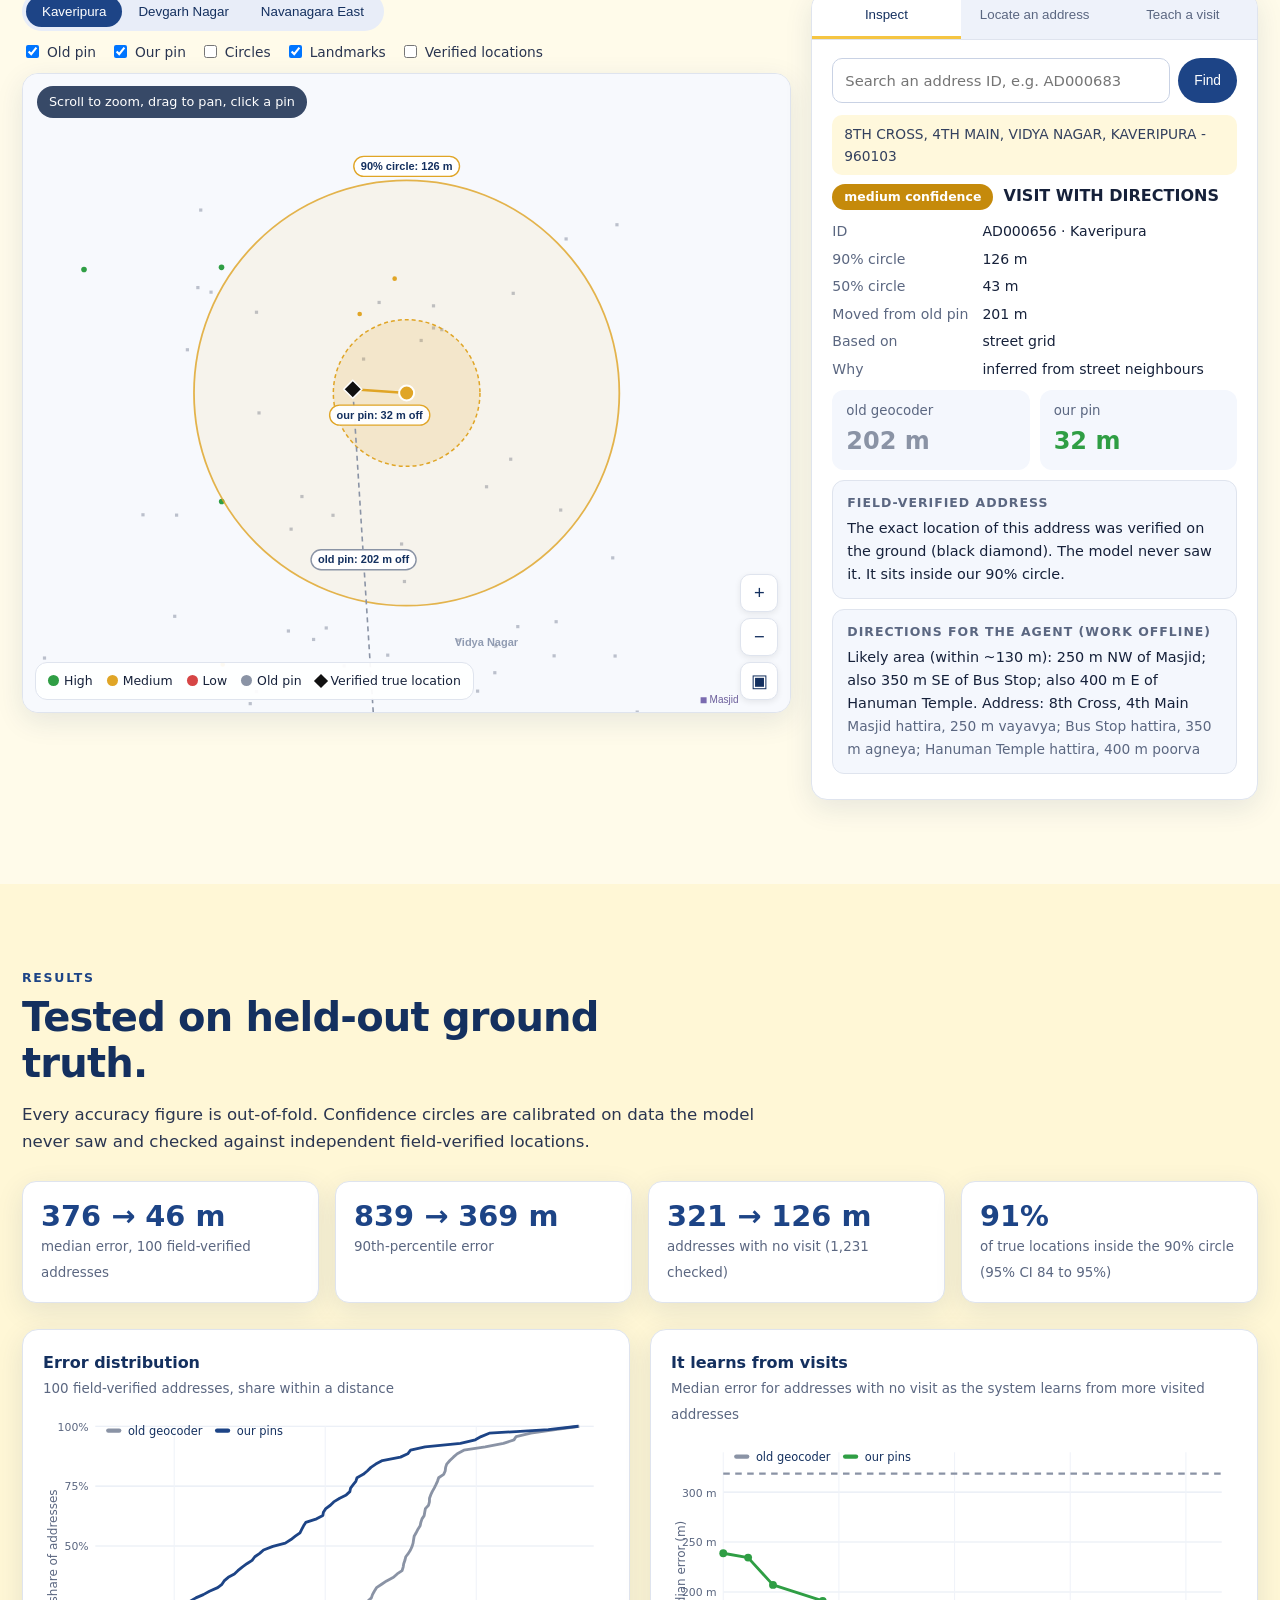
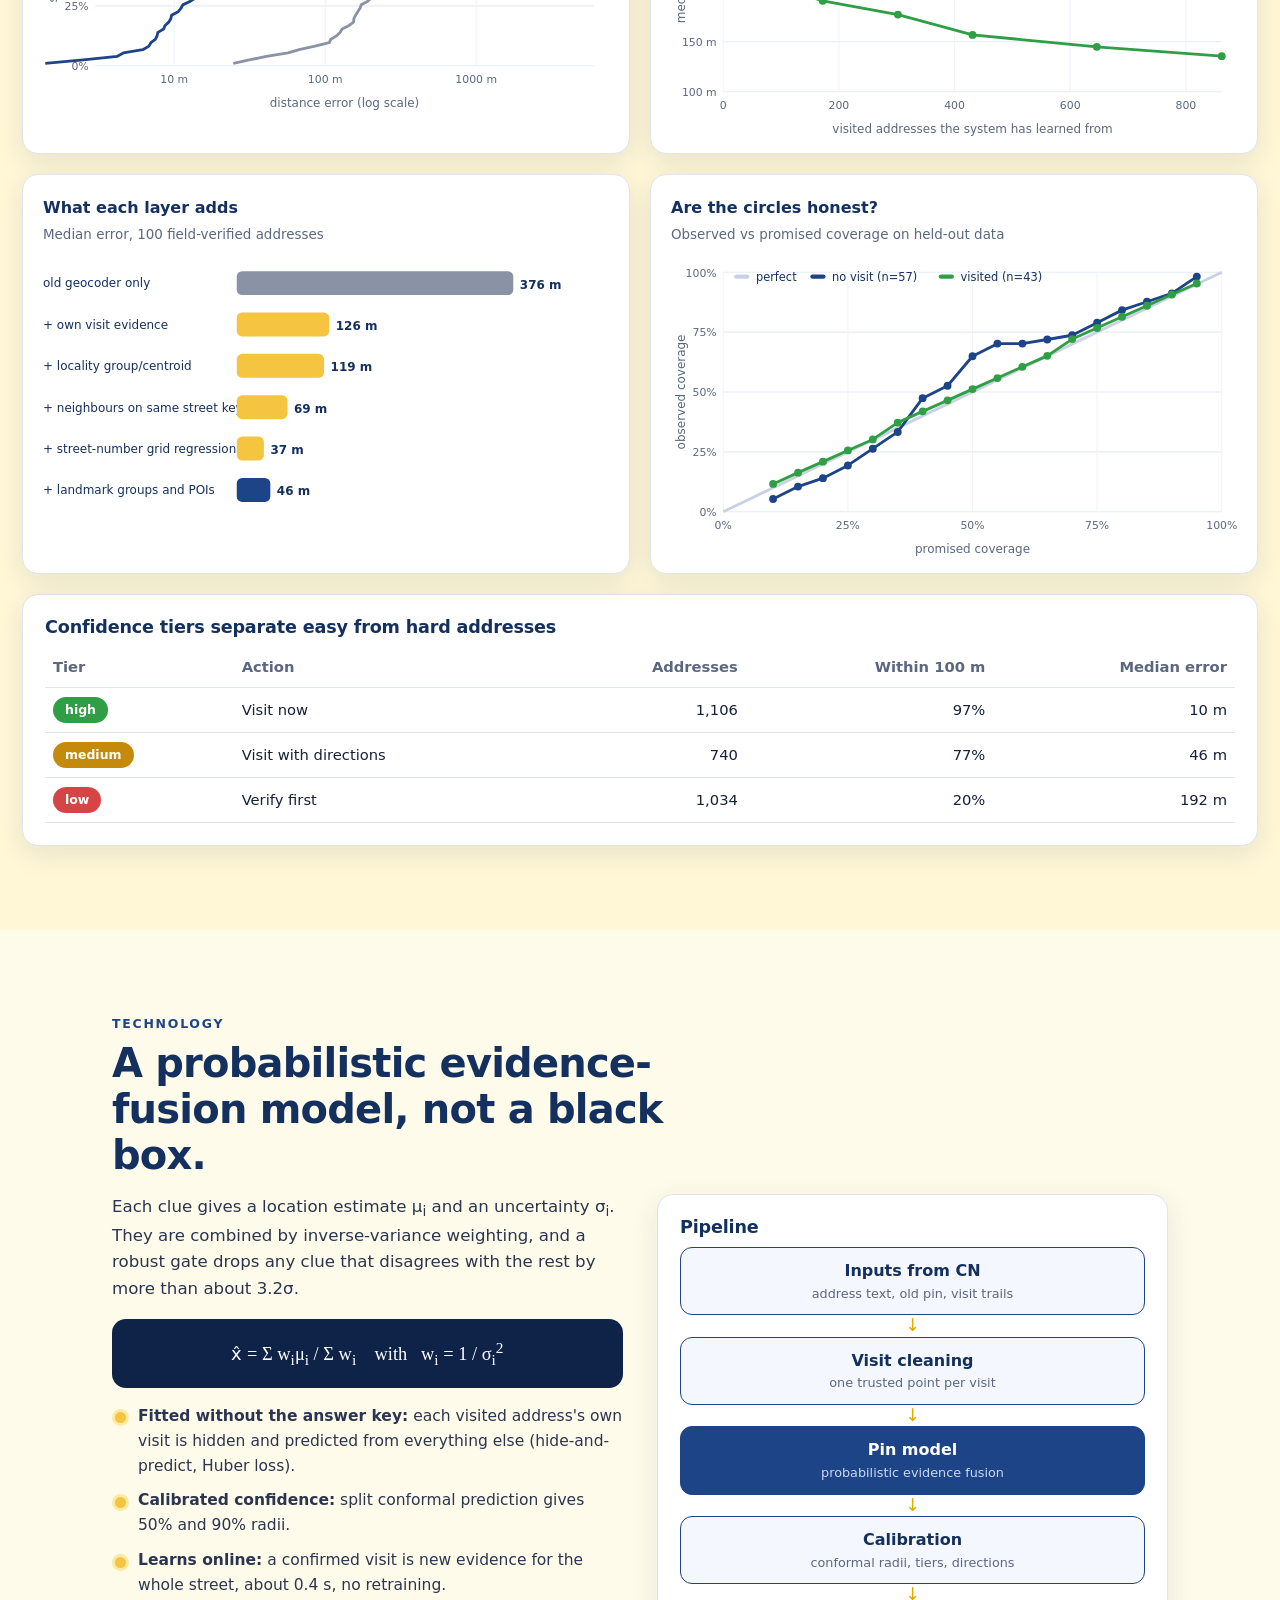
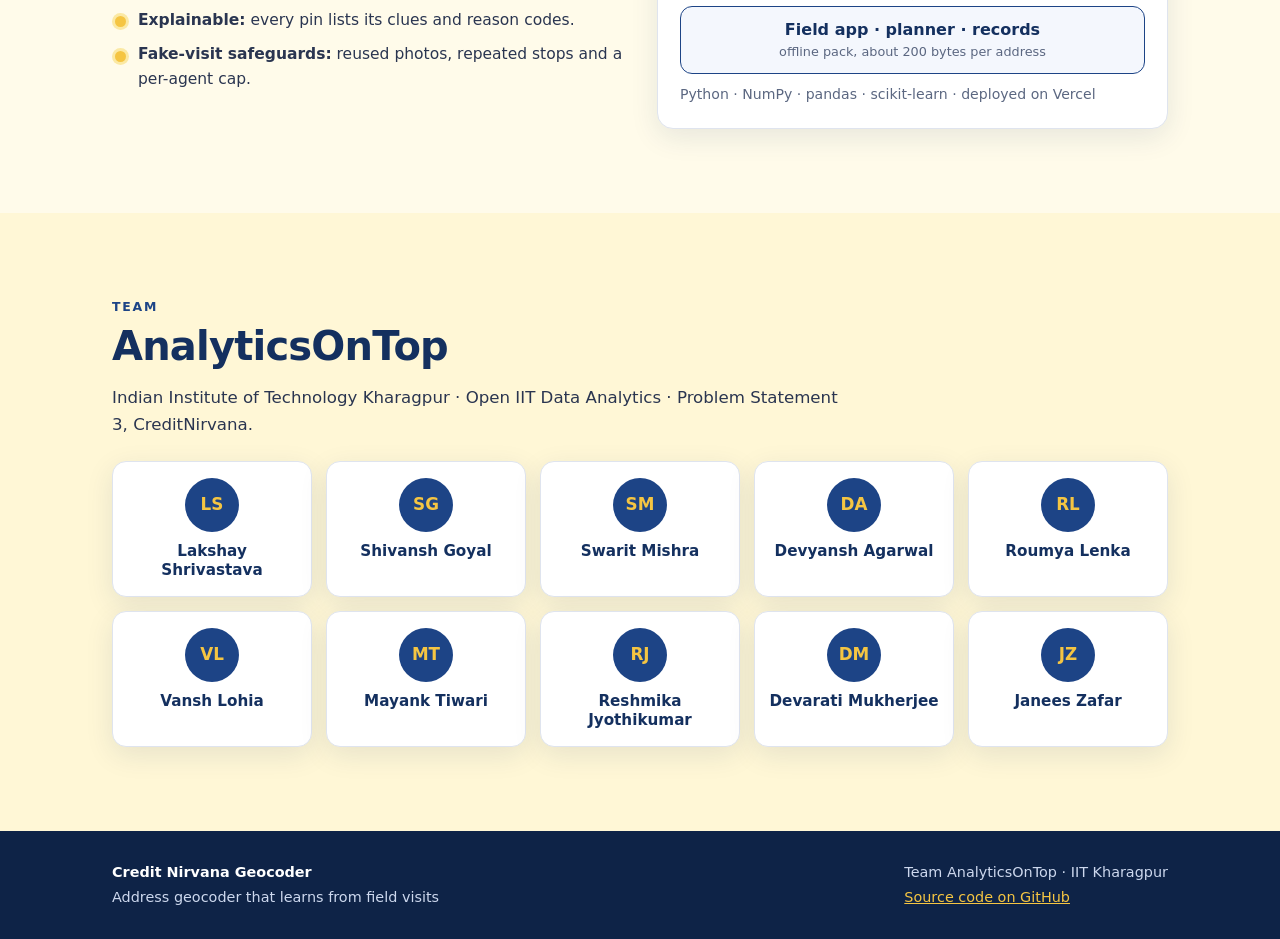
==== commit 6c327885: "Front end: clearer confidence circles, field-verified locations, no dashes or roll numbers" ====
--- a/web/public/index.html
+++ b/web/public/index.html
@@ -34,7 +34,7 @@
       <a class="btn ghost" href="#solution">How it works</a>
     </div>
     <ul class="kpis" id="heroKpis">
-      <li><b>376 m &rarr; 46 m</b><span>median error on 100 surveyed addresses</span></li>
+      <li><b>376 m &rarr; 46 m</b><span>median error on 100 field-verified addresses</span></li>
       <li><b>91%</b><span>of true locations fall inside our 90% circle</span></li>
       <li><b>321 m &rarr; 126 m</b><span>for addresses nobody has visited yet</span></li>
     </ul>
@@ -53,7 +53,7 @@
         <div class="stat-row">
           <div class="stat"><b>376 m</b><span>median error of the old pin</span></div>
           <div class="stat"><b>1 in 4</b><span>visits end &ldquo;not traceable&rdquo;</span></div>
-          <div class="stat"><b>&#8377;150&ndash;400</b><span>cost of every productive visit</span></div>
+          <div class="stat"><b>&#8377;150 to 400</b><span>cost of every productive visit</span></div>
         </div>
       </div>
       <figure class="card chart-card">
@@ -81,10 +81,10 @@
     <div class="clues card">
       <h3>The clues behind every pin</h3>
       <div class="clue-grid">
-        <div class="clue"><i style="--w:96%"></i><b>Own field visit</b><span>10&ndash;30 m</span></div>
-        <div class="clue"><i style="--w:88%"></i><b>Same-street neighbours</b><span>55&ndash;85 m</span></div>
-        <div class="clue"><i style="--w:80%"></i><b>Street-number grid</b><span>30&ndash;100 m</span></div>
-        <div class="clue"><i style="--w:56%"></i><b>Landmarks</b><span>100&ndash;200 m</span></div>
+        <div class="clue"><i style="--w:96%"></i><b>Own field visit</b><span>10 to 30 m</span></div>
+        <div class="clue"><i style="--w:88%"></i><b>Same-street neighbours</b><span>55 to 85 m</span></div>
+        <div class="clue"><i style="--w:80%"></i><b>Street-number grid</b><span>30 to 100 m</span></div>
+        <div class="clue"><i style="--w:56%"></i><b>Landmarks</b><span>100 to 200 m</span></div>
         <div class="clue"><i style="--w:14%"></i><b>Old geocoder pin</b><span>up to 1.25 km</span></div>
       </div>
       <p class="note">Bar length shows how much each clue is trusted. In numbered layouts &ldquo;5th Cross, 3rd Main&rdquo; is literally a coordinate system, so a per-locality fit can place streets nobody has visited yet.</p>
@@ -114,7 +114,7 @@
             <label><input type="checkbox" id="lNew" checked> Our pin</label>
             <label><input type="checkbox" id="lCirc"> Circles</label>
             <label><input type="checkbox" id="lLm" checked> Landmarks</label>
-            <label><input type="checkbox" id="lTruth" checked> Survey truth</label>
+            <label title="100 addresses whose exact location was verified on the ground. The model never sees it; it is used only to grade the pins."><input type="checkbox" id="lTruth"> Verified locations</label>
           </div>
         </div>
         <div class="map-wrap">
@@ -122,7 +122,7 @@
           <div class="map-hint" id="mapHint">Scroll to zoom, drag to pan, click a pin</div>
           <div class="legend">
             <span><i class="d g"></i>High</span><span><i class="d a"></i>Medium</span><span><i class="d r"></i>Low</span>
-            <span><i class="d o"></i>Old pin</span><span><i class="dm"></i>True location</span>
+            <span><i class="d o"></i>Old pin</span><span><i class="dm"></i>Verified true location</span>
           </div>
           <div class="mapbtns"><button id="zoomIn" aria-label="Zoom in">+</button><button id="zoomOut" aria-label="Zoom out">&minus;</button><button id="zoomFit" aria-label="Fit to town" title="Fit to town">&#9635;</button></div>
         </div>
@@ -170,12 +170,12 @@
   <div class="wrap wide">
     <p class="kicker">Results</p>
     <h2>Tested on held-out ground truth.</h2>
-    <p class="body narrow">Every accuracy figure is out-of-fold. Confidence circles are calibrated on data the model never saw and verified on independent survey truth.</p>
+    <p class="body narrow">Every accuracy figure is out-of-fold. Confidence circles are calibrated on data the model never saw and checked against independent field-verified locations.</p>
     <div class="metric-row" id="metricRow"></div>
     <div class="grid2">
-      <figure class="card chart-card"><figcaption><b>Error distribution</b><span>100 surveyed addresses, share of addresses within a distance</span></figcaption><div id="chartCdf" class="chart"></div></figure>
+      <figure class="card chart-card"><figcaption><b>Error distribution</b><span>100 field-verified addresses, share within a distance</span></figcaption><div id="chartCdf" class="chart"></div></figure>
       <figure class="card chart-card"><figcaption><b>It learns from visits</b><span>Median error for addresses with no visit as the system learns from more visited addresses</span></figcaption><div id="chartLearn" class="chart"></div></figure>
-      <figure class="card chart-card"><figcaption><b>What each layer adds</b><span>Median error, 100 surveyed addresses</span></figcaption><div id="chartAblation" class="chart"></div></figure>
+      <figure class="card chart-card"><figcaption><b>What each layer adds</b><span>Median error, 100 field-verified addresses</span></figcaption><div id="chartAblation" class="chart"></div></figure>
       <figure class="card chart-card"><figcaption><b>Are the circles honest?</b><span>Observed vs promised coverage on held-out data</span></figcaption><div id="chartRel" class="chart"></div></figure>
     </div>
     <div class="card tier-card"><h3>Confidence tiers separate easy from hard addresses</h3><div id="tierTable"></div></div>
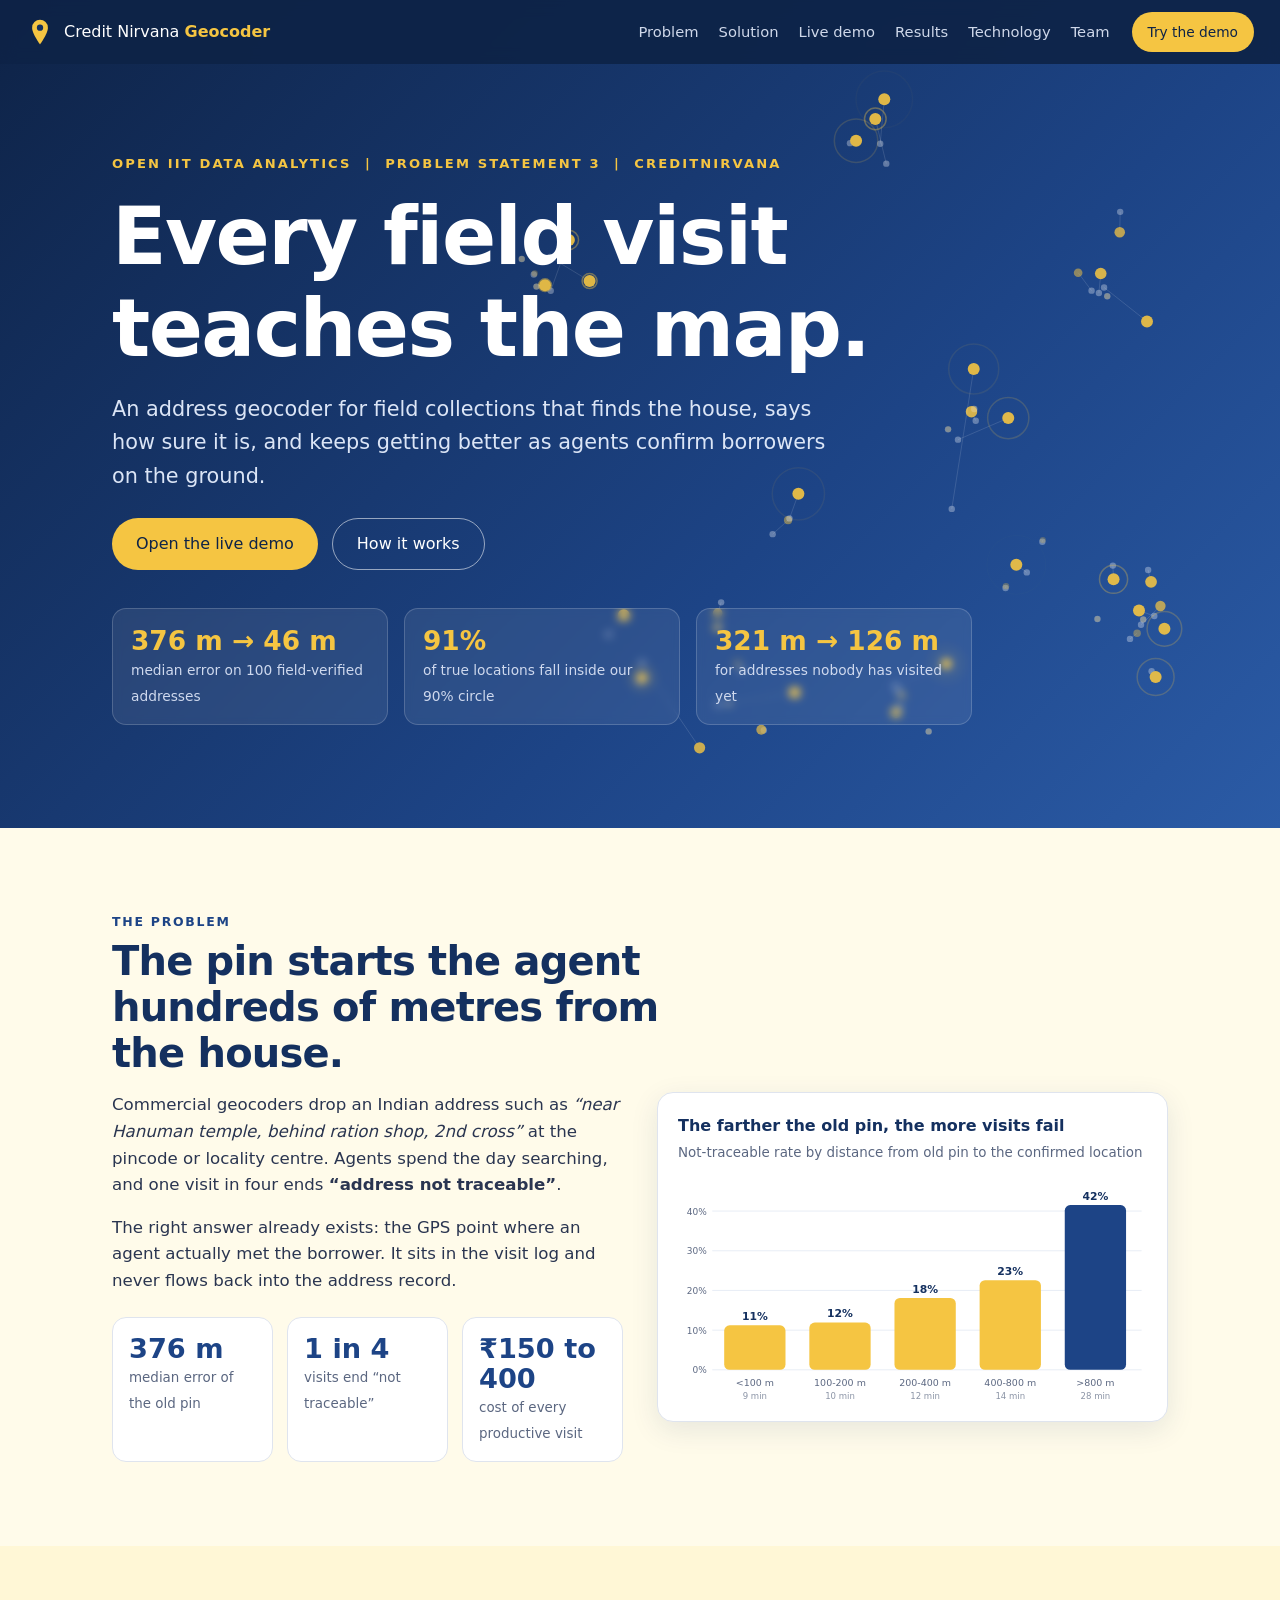
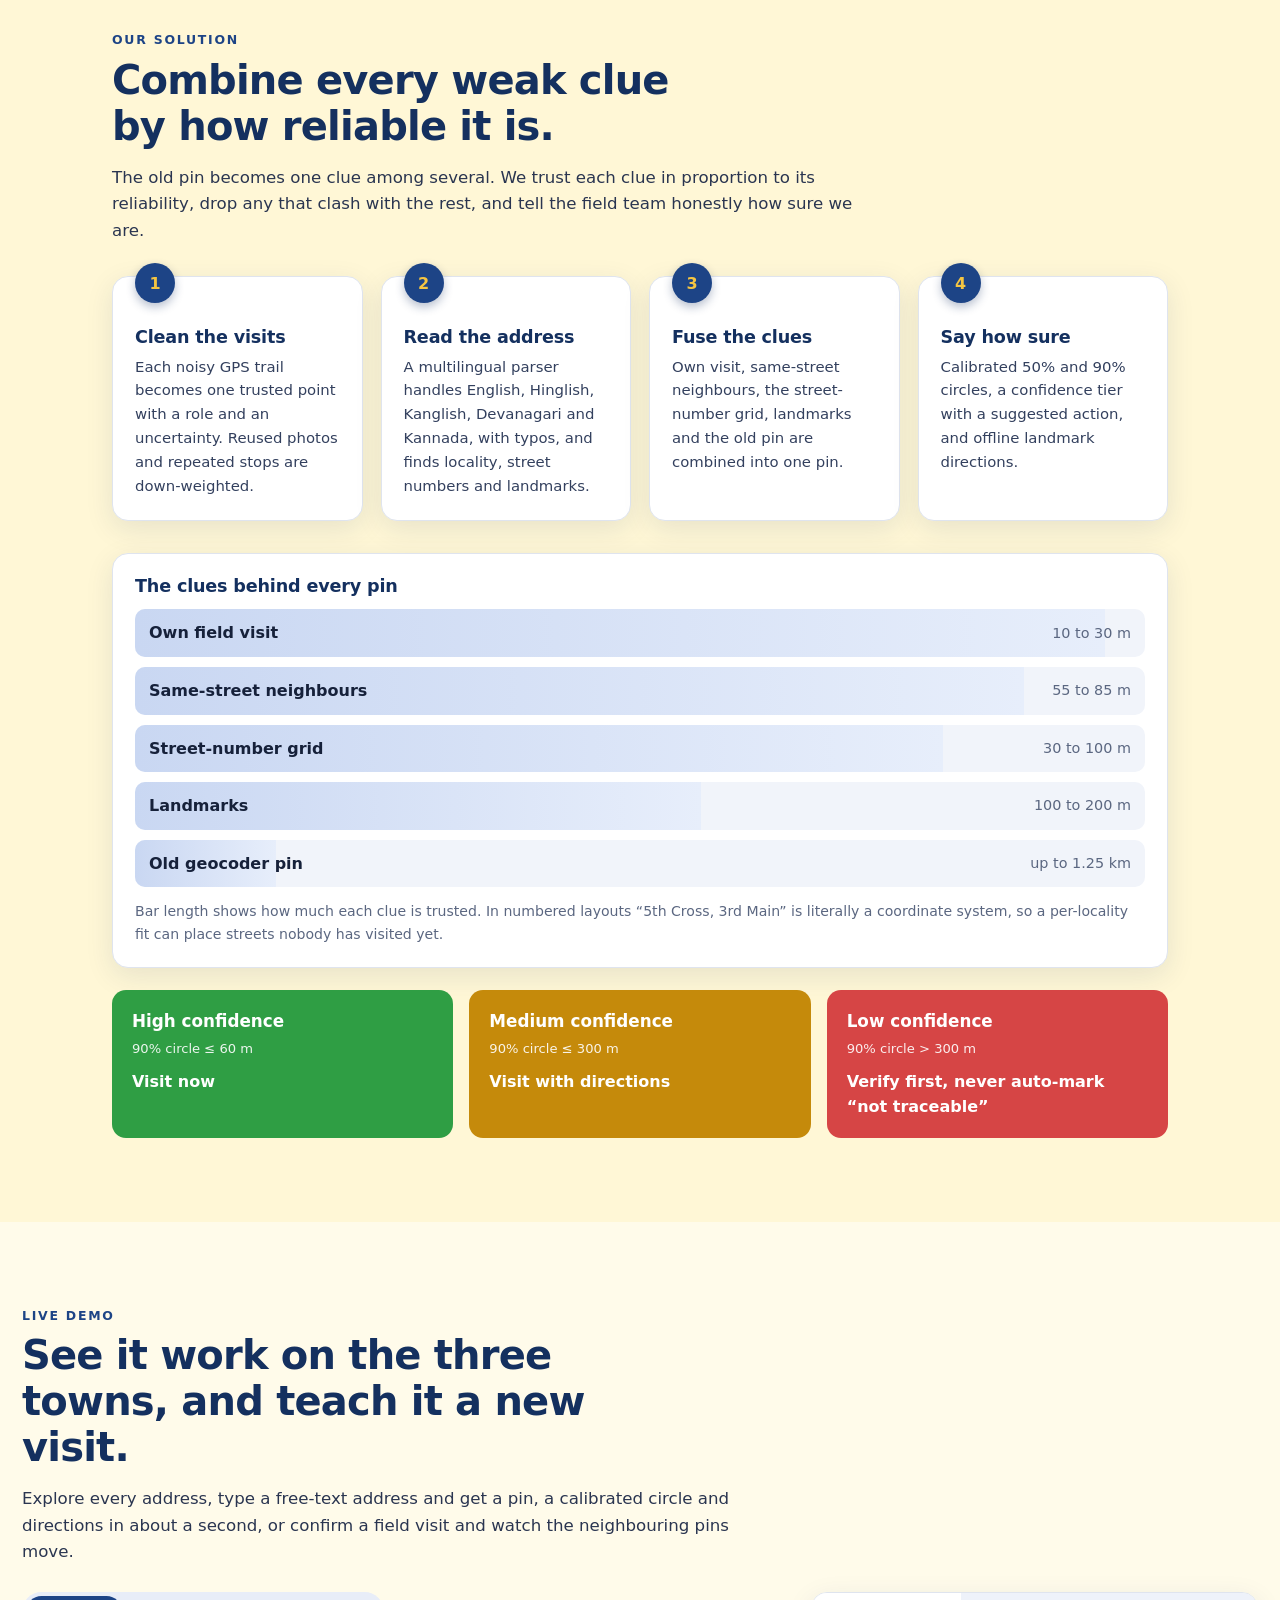
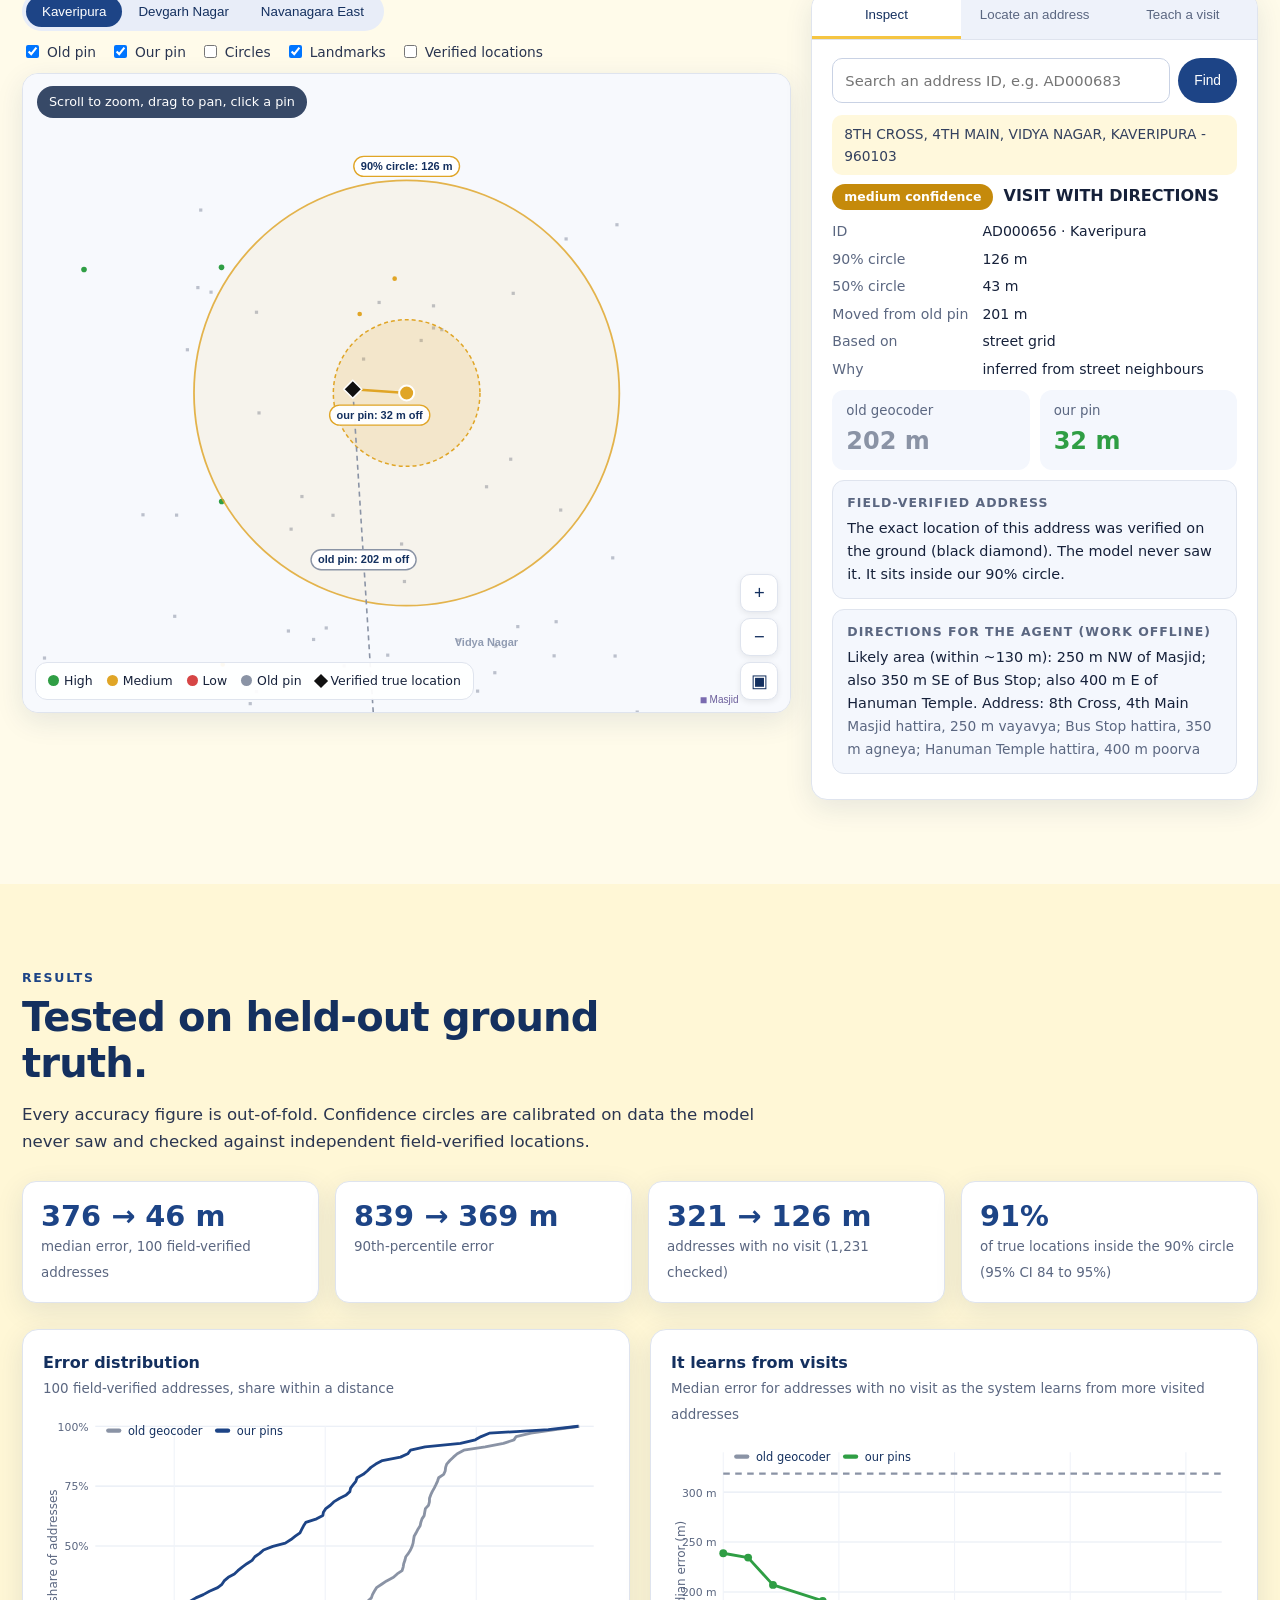
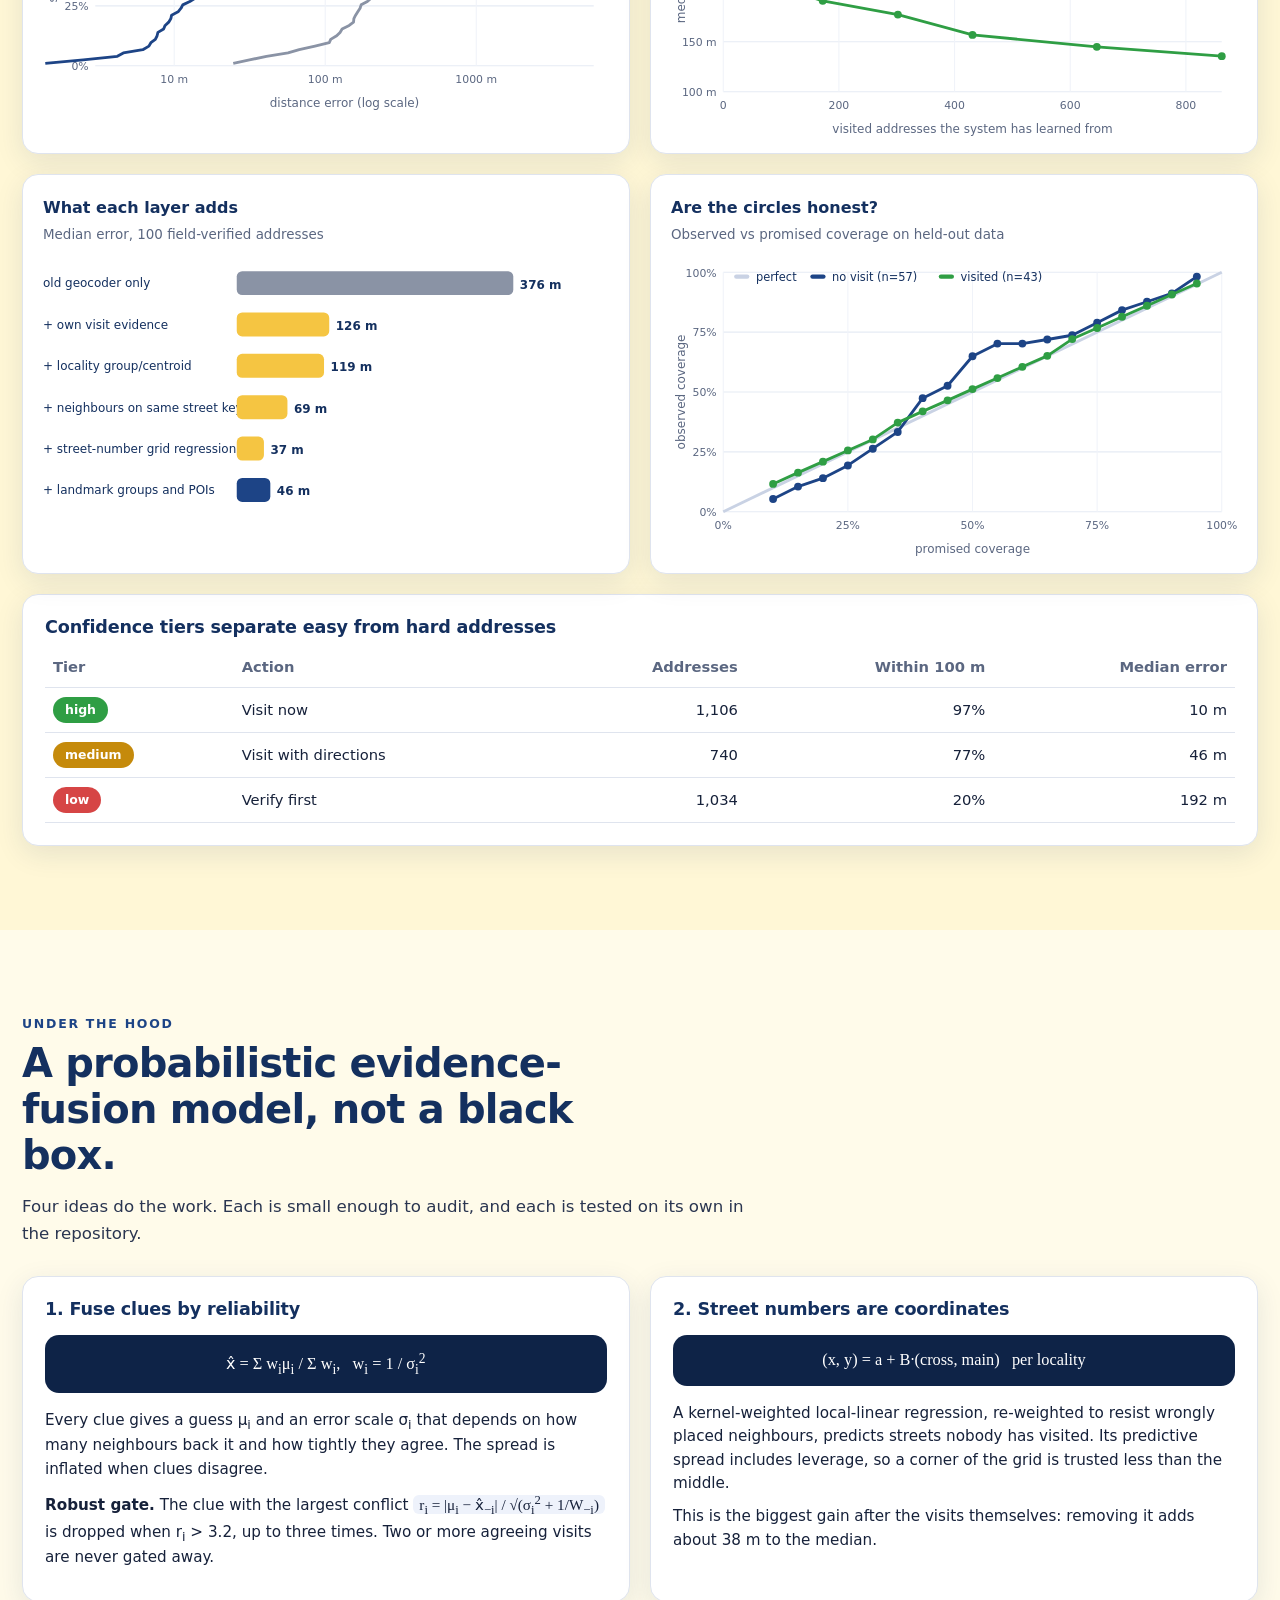
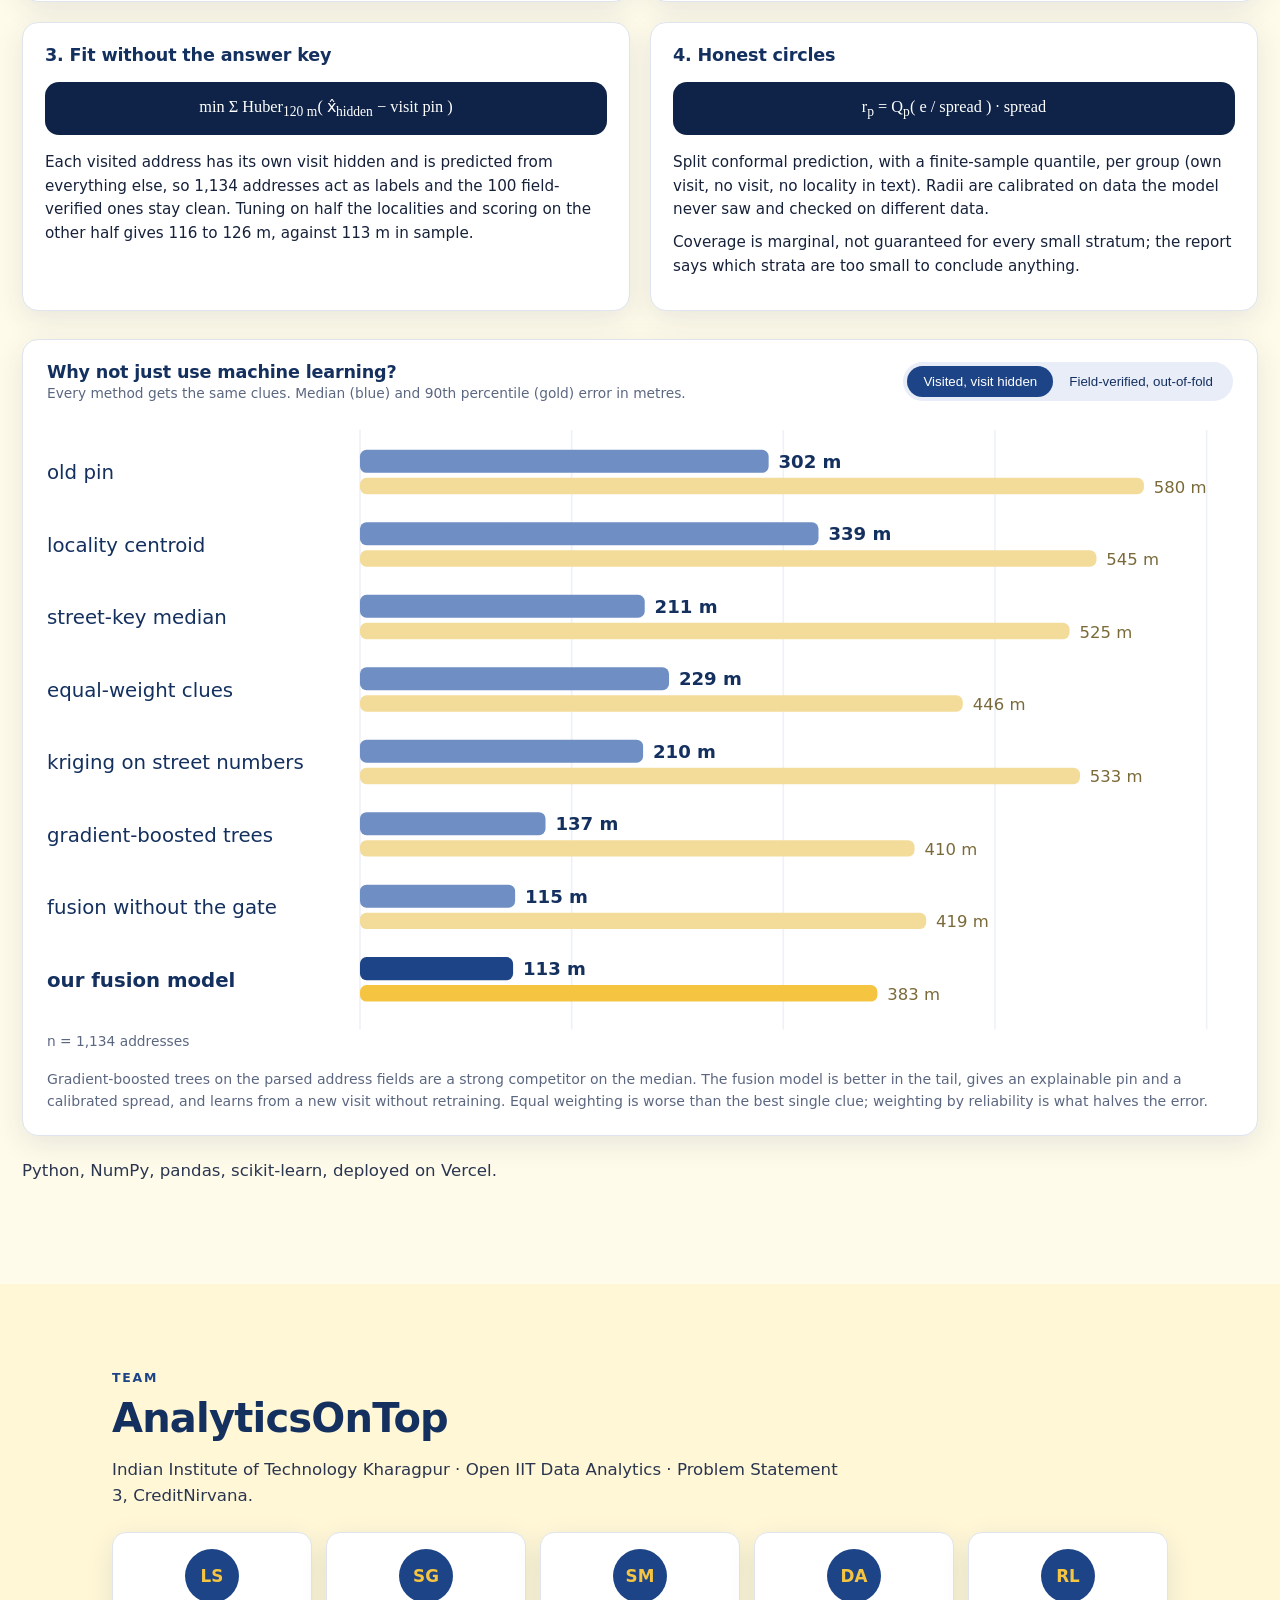
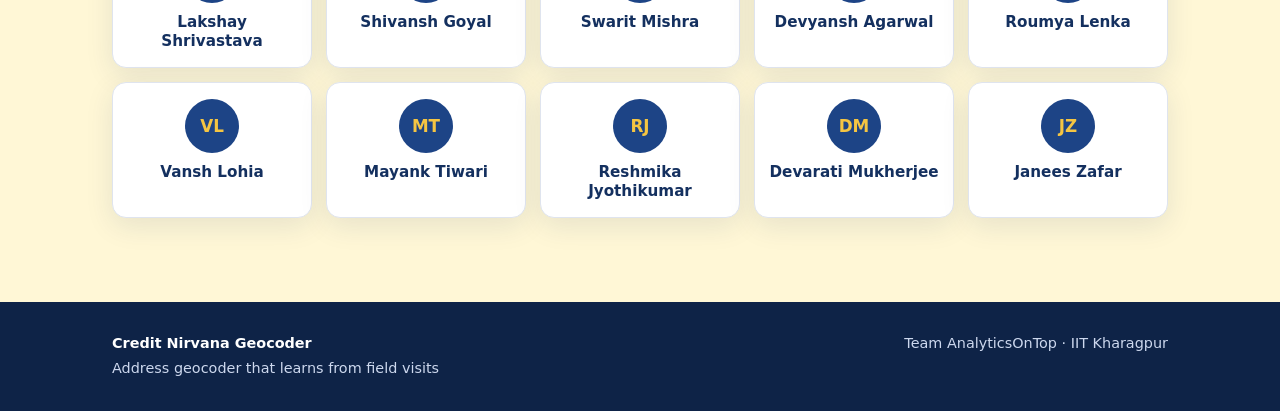
==== commit d881aac0: "Add methods doc and benchmark, de-duplicate docs, deepen site technology section" ====
--- a/web/public/index.html
+++ b/web/public/index.html
@@ -184,33 +184,46 @@
 
 <!-- ============================================================ TECHNOLOGY -->
 <section id="tech" class="section">
-  <div class="wrap">
-    <p class="kicker">Technology</p>
+  <div class="wrap wide">
+    <p class="kicker">Under the hood</p>
     <h2>A probabilistic evidence-fusion model, not a black box.</h2>
-    <div class="two">
-      <div>
-        <p class="body">Each clue gives a location estimate &mu;<sub>i</sub> and an uncertainty &sigma;<sub>i</sub>. They are combined by inverse-variance weighting, and a robust gate drops any clue that disagrees with the rest by more than about 3.2&sigma;.</p>
-        <div class="formula" aria-label="Fusion formula">x&#770; = &Sigma; w<sub>i</sub>&mu;<sub>i</sub> / &Sigma; w<sub>i</sub> &nbsp;&nbsp; with &nbsp; w<sub>i</sub> = 1 / &sigma;<sub>i</sub><sup>2</sup></div>
-        <ul class="ticks">
-          <li><b>Fitted without the answer key:</b> each visited address's own visit is hidden and predicted from everything else (hide-and-predict, Huber loss).</li>
-          <li><b>Calibrated confidence:</b> split conformal prediction gives 50% and 90% radii.</li>
-          <li><b>Learns online:</b> a confirmed visit is new evidence for the whole street, about 0.4 s, no retraining.</li>
-          <li><b>Explainable:</b> every pin lists its clues and reason codes.</li>
-          <li><b>Fake-visit safeguards:</b> reused photos, repeated stops and a per-agent cap.</li>
-        </ul>
-      </div>
-      <div class="card pipe">
-        <h3>Pipeline</h3>
-        <div class="pipeline">
-          <div class="pn">Inputs from CN<small>address text, old pin, visit trails</small></div><div class="pa">&darr;</div>
-          <div class="pn">Visit cleaning<small>one trusted point per visit</small></div><div class="pa">&darr;</div>
-          <div class="pn hl">Pin model<small>probabilistic evidence fusion</small></div><div class="pa">&darr;</div>
-          <div class="pn">Calibration<small>conformal radii, tiers, directions</small></div><div class="pa">&darr;</div>
-          <div class="pn">Field app &middot; planner &middot; records<small>offline pack, about 200 bytes per address</small></div>
-        </div>
-        <p class="note">Python &middot; NumPy &middot; pandas &middot; scikit-learn &middot; deployed on Vercel</p>
-      </div>
-    </div>
+    <p class="body narrow">Four ideas do the work. Each is small enough to audit, and each is tested on its own in the repository.</p>
+    <div class="tech-grid">
+      <article class="card tech">
+        <h3>1. Fuse clues by reliability</h3>
+        <div class="formula">x&#770; = &Sigma; w<sub>i</sub>&mu;<sub>i</sub> / &Sigma; w<sub>i</sub>, &nbsp; w<sub>i</sub> = 1 / &sigma;<sub>i</sub><sup>2</sup></div>
+        <p>Every clue gives a guess &mu;<sub>i</sub> and an error scale &sigma;<sub>i</sub> that depends on how many neighbours back it and how tightly they agree. The spread is inflated when clues disagree.</p>
+        <p><b>Robust gate.</b> The clue with the largest conflict <span class="mono">r<sub>i</sub> = |&mu;<sub>i</sub> &minus; x&#770;<sub>&minus;i</sub>| / &radic;(&sigma;<sub>i</sub><sup>2</sup> + 1/W<sub>&minus;i</sub>)</span> is dropped when r<sub>i</sub> &gt; 3.2, up to three times. Two or more agreeing visits are never gated away.</p>
+      </article>
+      <article class="card tech">
+        <h3>2. Street numbers are coordinates</h3>
+        <div class="formula">(x, y) = a + B&middot;(cross, main) &nbsp; per locality</div>
+        <p>A kernel-weighted local-linear regression, re-weighted to resist wrongly placed neighbours, predicts streets nobody has visited. Its predictive spread includes leverage, so a corner of the grid is trusted less than the middle.</p>
+        <p>This is the biggest gain after the visits themselves: removing it adds about 38 m to the median.</p>
+      </article>
+      <article class="card tech">
+        <h3>3. Fit without the answer key</h3>
+        <div class="formula">min &Sigma; Huber<sub>120 m</sub>( x&#770;<sub>hidden</sub> &minus; visit pin )</div>
+        <p>Each visited address has its own visit hidden and is predicted from everything else, so 1,134 addresses act as labels and the 100 field-verified ones stay clean. Tuning on half the localities and scoring on the other half gives 116 to 126 m, against 113 m in sample.</p>
+      </article>
+      <article class="card tech">
+        <h3>4. Honest circles</h3>
+        <div class="formula">r<sub>p</sub> = Q<sub>p</sub>( e / spread ) &middot; spread</div>
+        <p>Split conformal prediction, with a finite-sample quantile, per group (own visit, no visit, no locality in text). Radii are calibrated on data the model never saw and checked on different data.</p>
+        <p>Coverage is marginal, not guaranteed for every small stratum; the report says which strata are too small to conclude anything.</p>
+      </article>
+    </div>
+
+    <div class="card bench">
+      <div class="bench-head">
+        <div><h3>Why not just use machine learning?</h3><p class="muted small">Every method gets the same clues. Median (blue) and 90th percentile (gold) error in metres.</p></div>
+        <div class="seg" id="benchTabs" role="tablist" aria-label="Test set"><button class="on" data-set="visited">Visited, visit hidden</button><button data-set="surveyed">Field-verified, out-of-fold</button></div>
+      </div>
+      <div id="chartBench" class="chart"></div>
+      <p class="note">Gradient-boosted trees on the parsed address fields are a strong competitor on the median. The fusion model is better in the tail, gives an explainable pin and a calibrated spread, and learns from a new visit without retraining. Equal weighting is worse than the best single clue; weighting by reliability is what halves the error.</p>
+    </div>
+
+    <p class="body narrow tech-links">Python, NumPy, pandas, scikit-learn, deployed on Vercel.</p>
   </div>
 </section>
 
@@ -228,7 +241,7 @@
 <footer class="foot">
   <div class="wrap foot-in">
     <div><b>Credit Nirvana Geocoder</b><span>Address geocoder that learns from field visits</span></div>
-    <div><span>Team AnalyticsOnTop &middot; IIT Kharagpur</span><a href="https://github.com/Lakshay525/Open-IIT-Data-Analytics" rel="noopener">Source code on GitHub</a></div>
+    <div><span>Team AnalyticsOnTop &middot; IIT Kharagpur</span></div>
   </div>
 </footer>
 
--- a/web/public/styles.css
+++ b/web/public/styles.css
@@ -151,3 +151,17 @@
   .kpis,.stat-row,.tiers,.steps{grid-template-columns:1fr}.team{grid-template-columns:1fr 1fr}.metric-row{grid-template-columns:1fr}.section{padding:60px 0}
 }
 @media (prefers-reduced-motion:reduce){html{scroll-behavior:auto}.btn,.spin{transition:none;animation:none}}
+
+/* technology section */
+.tech-grid{display:grid;grid-template-columns:repeat(2,1fr);gap:20px;margin:28px 0}
+.tech h3{margin:0 0 6px;color:var(--navy-d)}
+.tech p{margin:.6rem 0;line-height:1.55;font-size:.95rem}
+.tech .formula{font-size:1.02rem;padding:14px 16px}
+.mono{font-family:"Cambria Math","Times New Roman",serif;background:#eef2fb;border-radius:6px;padding:1px 6px;white-space:nowrap}
+.bench{padding:22px 24px;margin-top:8px}
+.bench h3{margin:0;color:var(--navy-d)}
+.bench-head{display:flex;justify-content:space-between;align-items:flex-start;gap:16px;flex-wrap:wrap;margin-bottom:10px}
+.bench .chart svg{width:100%;height:auto}
+.tech-links{margin-top:22px}
+.tech-links a{color:var(--navy);font-weight:600}
+@media(max-width:820px){.tech-grid{grid-template-columns:1fr}.bench-head{flex-direction:column}.seg button{padding:8px 11px;font-size:.82rem}}
